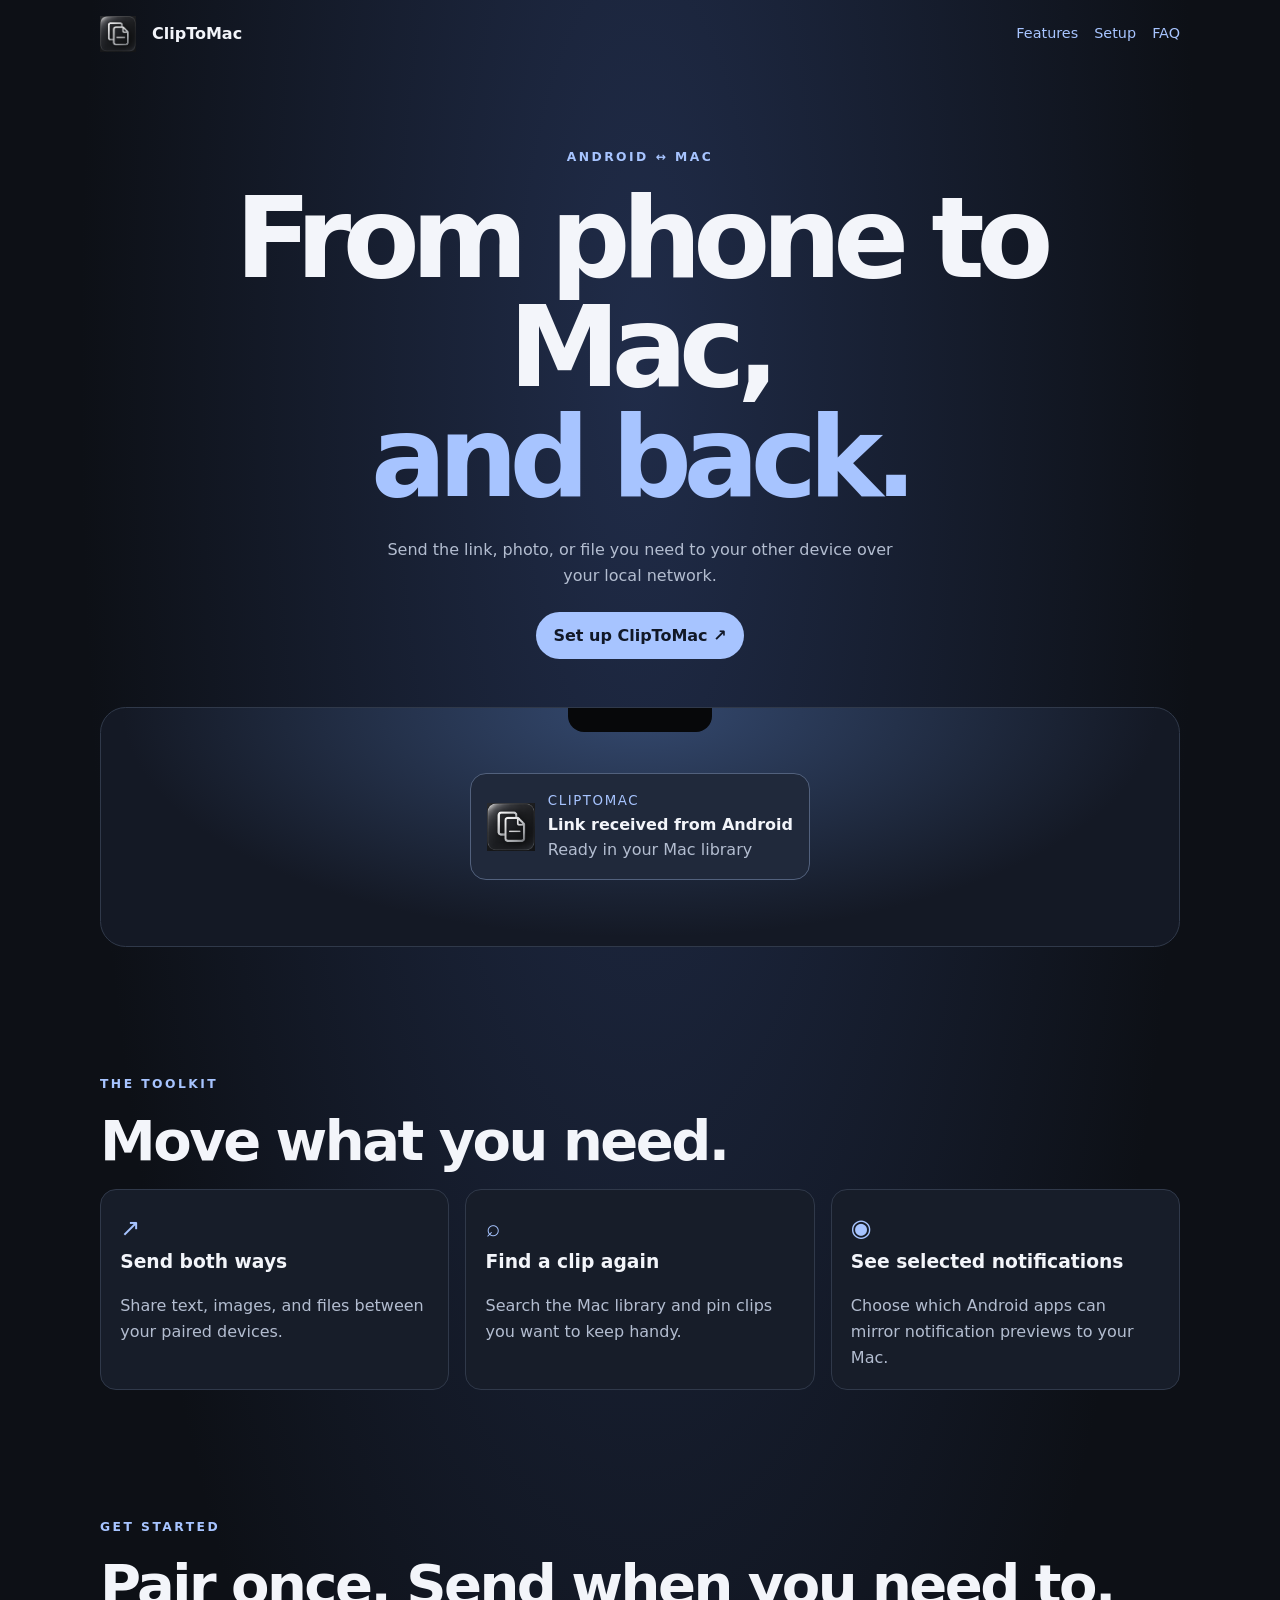
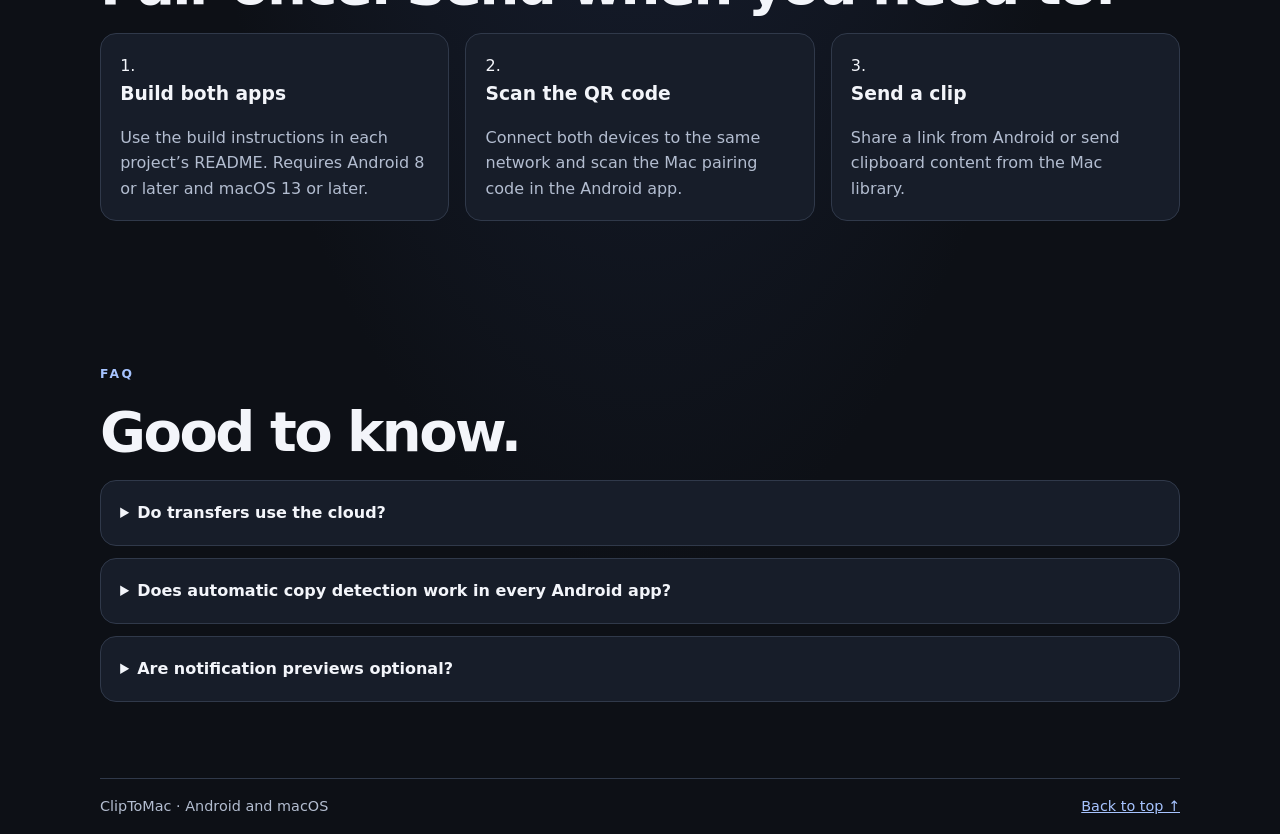
==== site/index.html @ 1be698f4 "Add static ClipToMac product site for GitHub Pages" ====
<!doctype html>
<html lang="en">
<head>
<meta charset="utf-8">
<meta name="viewport" content="width=device-width, initial-scale=1">
<meta name="description" content="Send clips and files between Android and Mac over your local network.">
<title>ClipToMac — From phone to Mac, and back</title>
<link rel="icon" href="assets/cliptomac.png">
<link rel="stylesheet" href="style.css">
</head>
<body>
<header><a class="brand" href="#"><img src="assets/cliptomac.png" alt="" width="36" height="36">ClipToMac</a><nav aria-label="Main"><a href="#features">Features</a><a href="#setup">Setup</a><a href="#faq">FAQ</a></nav></header>
<main>
<section class="hero">
<p class="eyebrow">ANDROID ↔ MAC</p>
<h1>From phone to Mac,<br><span>and back.</span></h1>
<p>Send the link, photo, or file you need to your other device over your local network.</p>
<a class="button" href="#setup">Set up ClipToMac <span aria-hidden="true">↗</span></a>
<div class="demo" aria-label="Illustration of a clip arriving on the Mac">
<div class="notch"></div>
<div class="preview"><img src="assets/cliptomac.png" alt="" width="48" height="48"><div><small>CLIPTOMAC</small><strong>Link received from Android</strong><span>Ready in your Mac library</span></div></div>
</div>
</section>
<section id="features">
<p class="eyebrow">THE TOOLKIT</p><h2>Move what you need.</h2>
<div class="grid">
<article><span aria-hidden="true">↗</span><h3>Send both ways</h3><p>Share text, images, and files between your paired devices.</p></article>
<article><span aria-hidden="true">⌕</span><h3>Find a clip again</h3><p>Search the Mac library and pin clips you want to keep handy.</p></article>
<article><span aria-hidden="true">◉</span><h3>See selected notifications</h3><p>Choose which Android apps can mirror notification previews to your Mac.</p></article>
</div>
</section>
<section id="setup"><p class="eyebrow">GET STARTED</p><h2>Pair once. Send when you need to.</h2>
<ol class="grid"><li><h3>Build both apps</h3><p>Use the build instructions in each project’s README. Requires Android 8 or later and macOS 13 or later.</p></li><li><h3>Scan the QR code</h3><p>Connect both devices to the same network and scan the Mac pairing code in the Android app.</p></li><li><h3>Send a clip</h3><p>Share a link from Android or send clipboard content from the Mac library.</p></li></ol></section>
<section id="faq"><p class="eyebrow">FAQ</p><h2>Good to know.</h2>
<details><summary>Do transfers use the cloud?</summary><p>Transfers go directly between paired devices on your local network using pinned HTTPS.</p></details>
<details><summary>Does automatic copy detection work in every Android app?</summary><p>Android and the source app can limit copy detection. Use the Android Share menu when a copy is missed.</p></details>
<details><summary>Are notification previews optional?</summary><p>Yes. Enable notification access on Android and select the apps you want to mirror. Mirrored previews can appear in macOS Notification Center.</p></details>
</section>
</main><footer>ClipToMac · Android and macOS <a href="#">Back to top ↑</a></footer>
</body></html>
---- site/style.css ----
:root{color-scheme:dark;--bg:#0d1016;--ink:#f3f5fa;--muted:#b3bdd0;--accent:#a7c4ff;--line:#30394a}
*{box-sizing:border-box}body{margin:0;background:radial-gradient(ellipse at 50% 15%,#202c49,transparent 35rem),var(--bg);color:var(--ink);font:1rem/1.6 system-ui,sans-serif}
header,main,footer{width:min(1080px,calc(100% - 2rem));margin:auto}header,footer,nav,.brand{display:flex;align-items:center;gap:1rem}header,footer{justify-content:space-between;padding:1rem 0}a{color:var(--accent)}a:focus-visible,summary:focus-visible{outline:2px solid var(--accent);outline-offset:5px}.brand,nav a,.button{text-decoration:none}.brand{font-weight:750;color:var(--ink)}nav a,footer{font-size:.9rem}section{padding:4rem 0}.hero{text-align:center;padding-top:5rem}.eyebrow{font-size:.77rem;letter-spacing:.2em;font-weight:800;color:var(--accent)}h1,h2,h3,p{margin:0 0 1rem}h1{font-size:clamp(3rem,9vw,7rem);line-height:.98;letter-spacing:-.075em}h1 span{color:var(--accent)}h2{font-size:clamp(2rem,5vw,3.5rem);line-height:1.12;letter-spacing:-.045em}p,.preview span{color:var(--muted)}.hero>p:not(.eyebrow){max-width:32rem;margin:1.5rem auto}.button{display:inline-block;background:var(--accent);color:#111827;border-radius:999px;padding:.65rem 1.1rem;font-weight:750}.demo{position:relative;display:grid;place-items:center;margin:3rem auto 0;min-height:15rem;border:1px solid var(--line);border-radius:1.6rem;overflow:hidden;background:radial-gradient(ellipse at top,#34496f,#141925 68%)}.notch{position:absolute;top:0;width:9rem;height:1.5rem;background:#07080a;border-radius:0 0 1rem 1rem}.preview{text-align:left;display:flex;align-items:center;gap:.8rem;padding:1rem;margin:1rem;border:1px solid #52617d;background:#20293b;border-radius:1rem}.preview small,.preview strong,.preview span{display:block}.preview small{color:var(--accent);letter-spacing:.12em}.grid{display:grid;grid-template-columns:repeat(3,minmax(0,1fr));gap:1rem;padding:0}.grid article,.grid li,details{padding:1.2rem;border:1px solid var(--line);border-radius:1rem;background:#171d29}.grid li{list-style-position:inside}.grid article>span{color:var(--accent);font-size:1.5rem}.grid p,details p{margin-bottom:0}details{margin:.75rem 0}details p{margin-top:.6rem}summary{cursor:pointer;font-weight:650}footer{border-top:1px solid var(--line);color:var(--muted)}@media(max-width:640px){.grid{grid-template-columns:1fr}header{flex-wrap:wrap}.hero{padding-top:3rem}section{padding:2.5rem 0}}
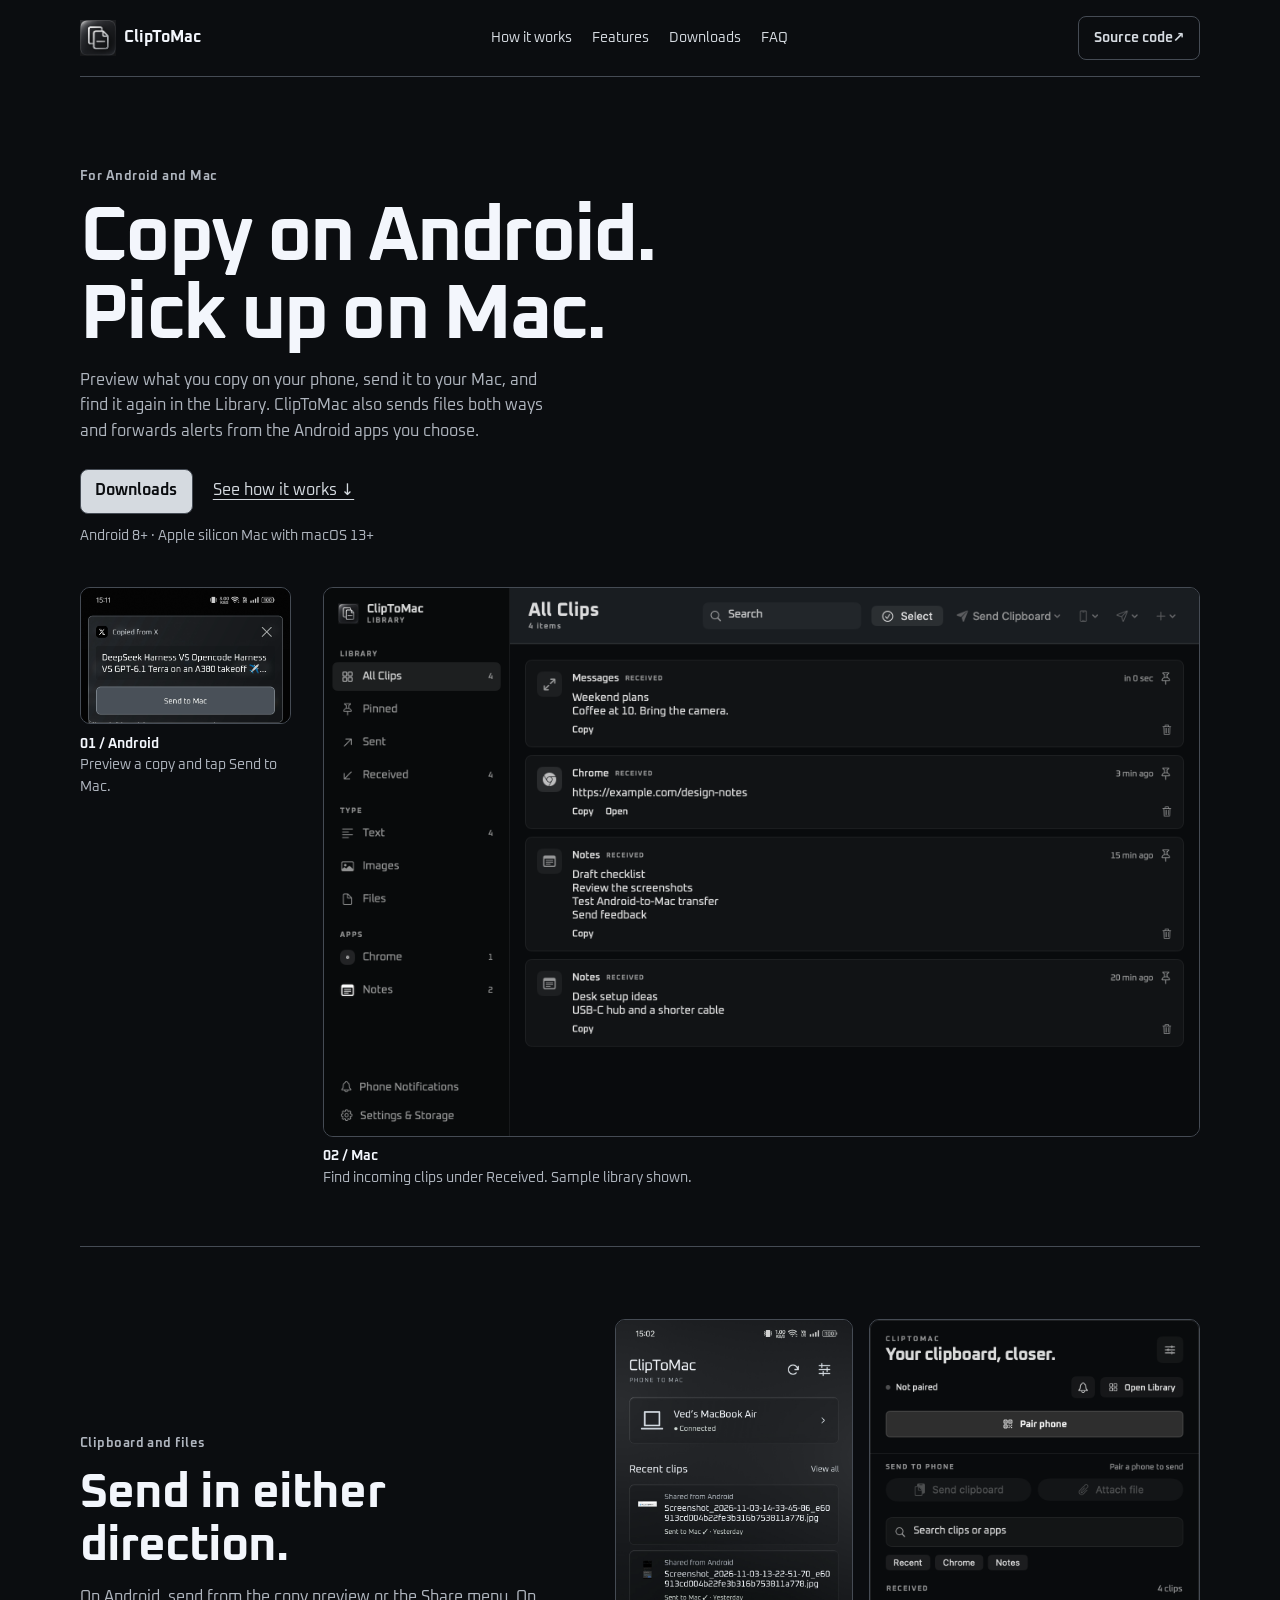
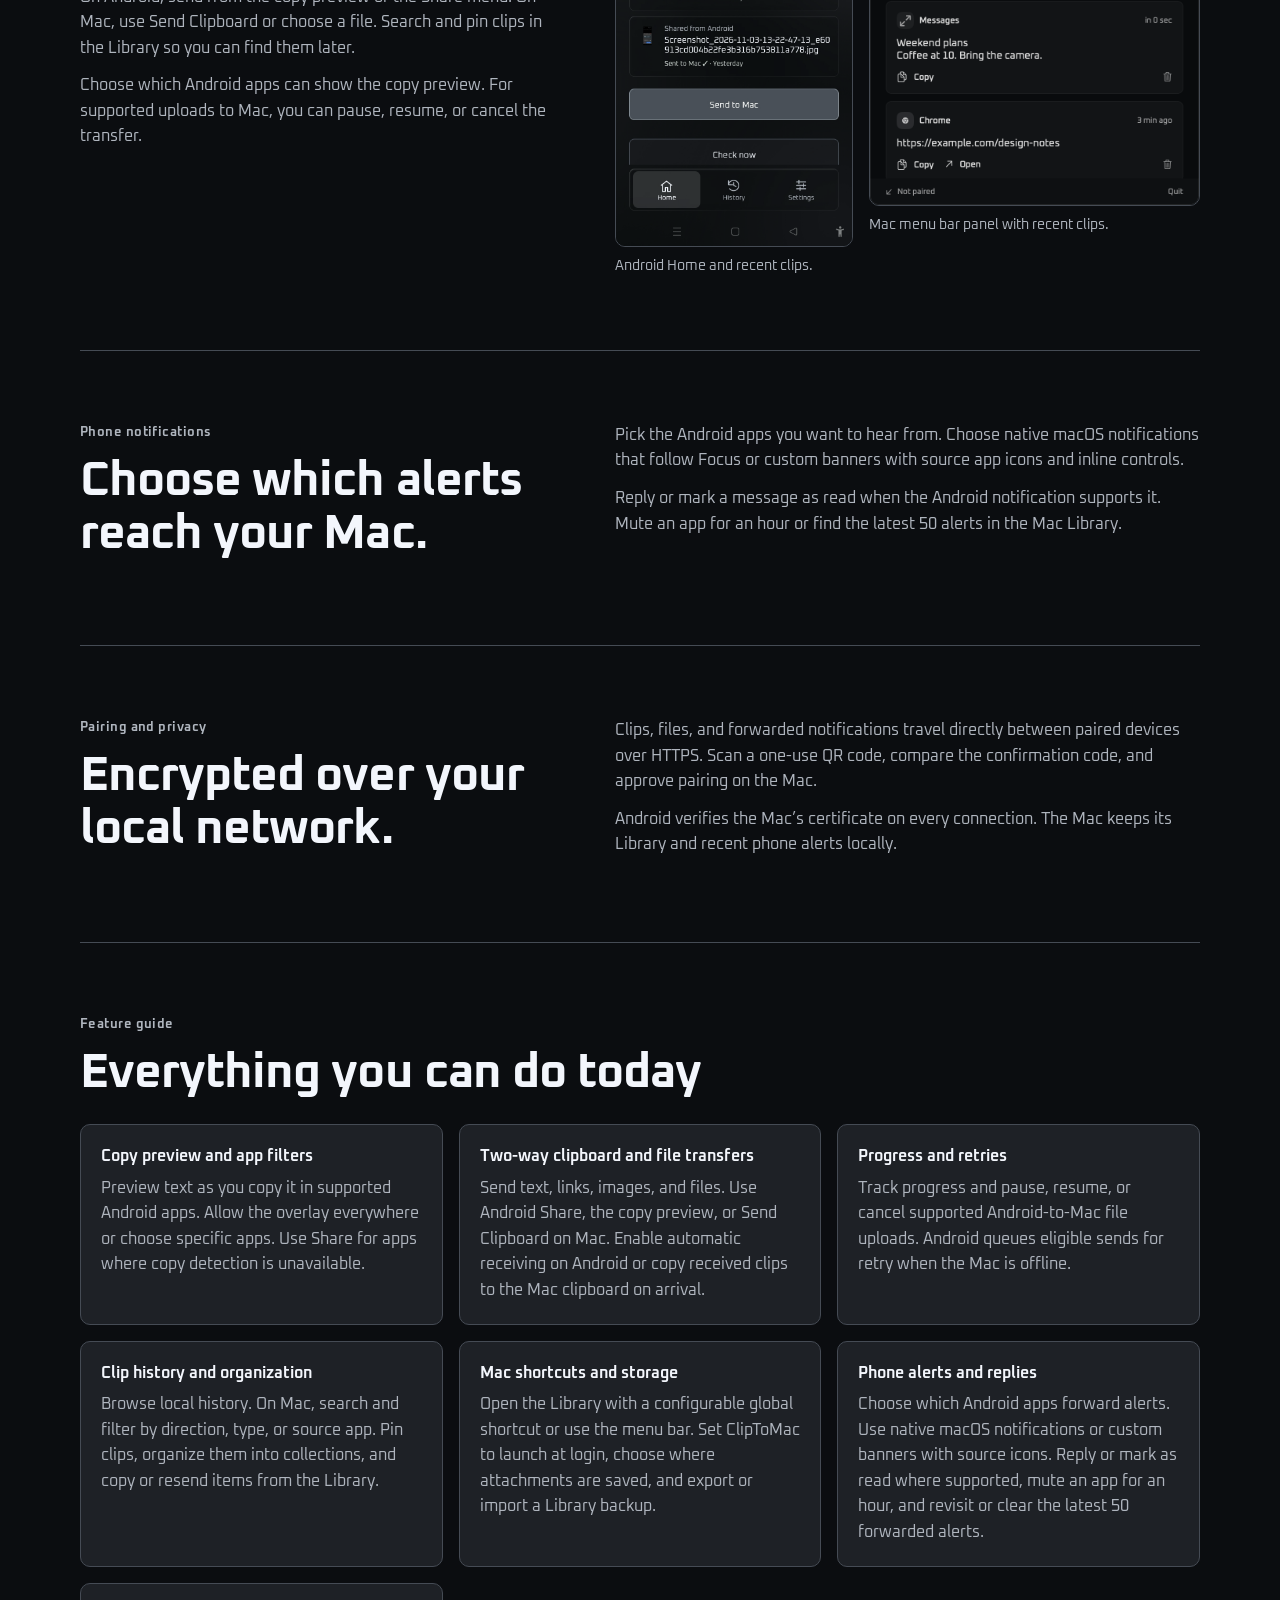
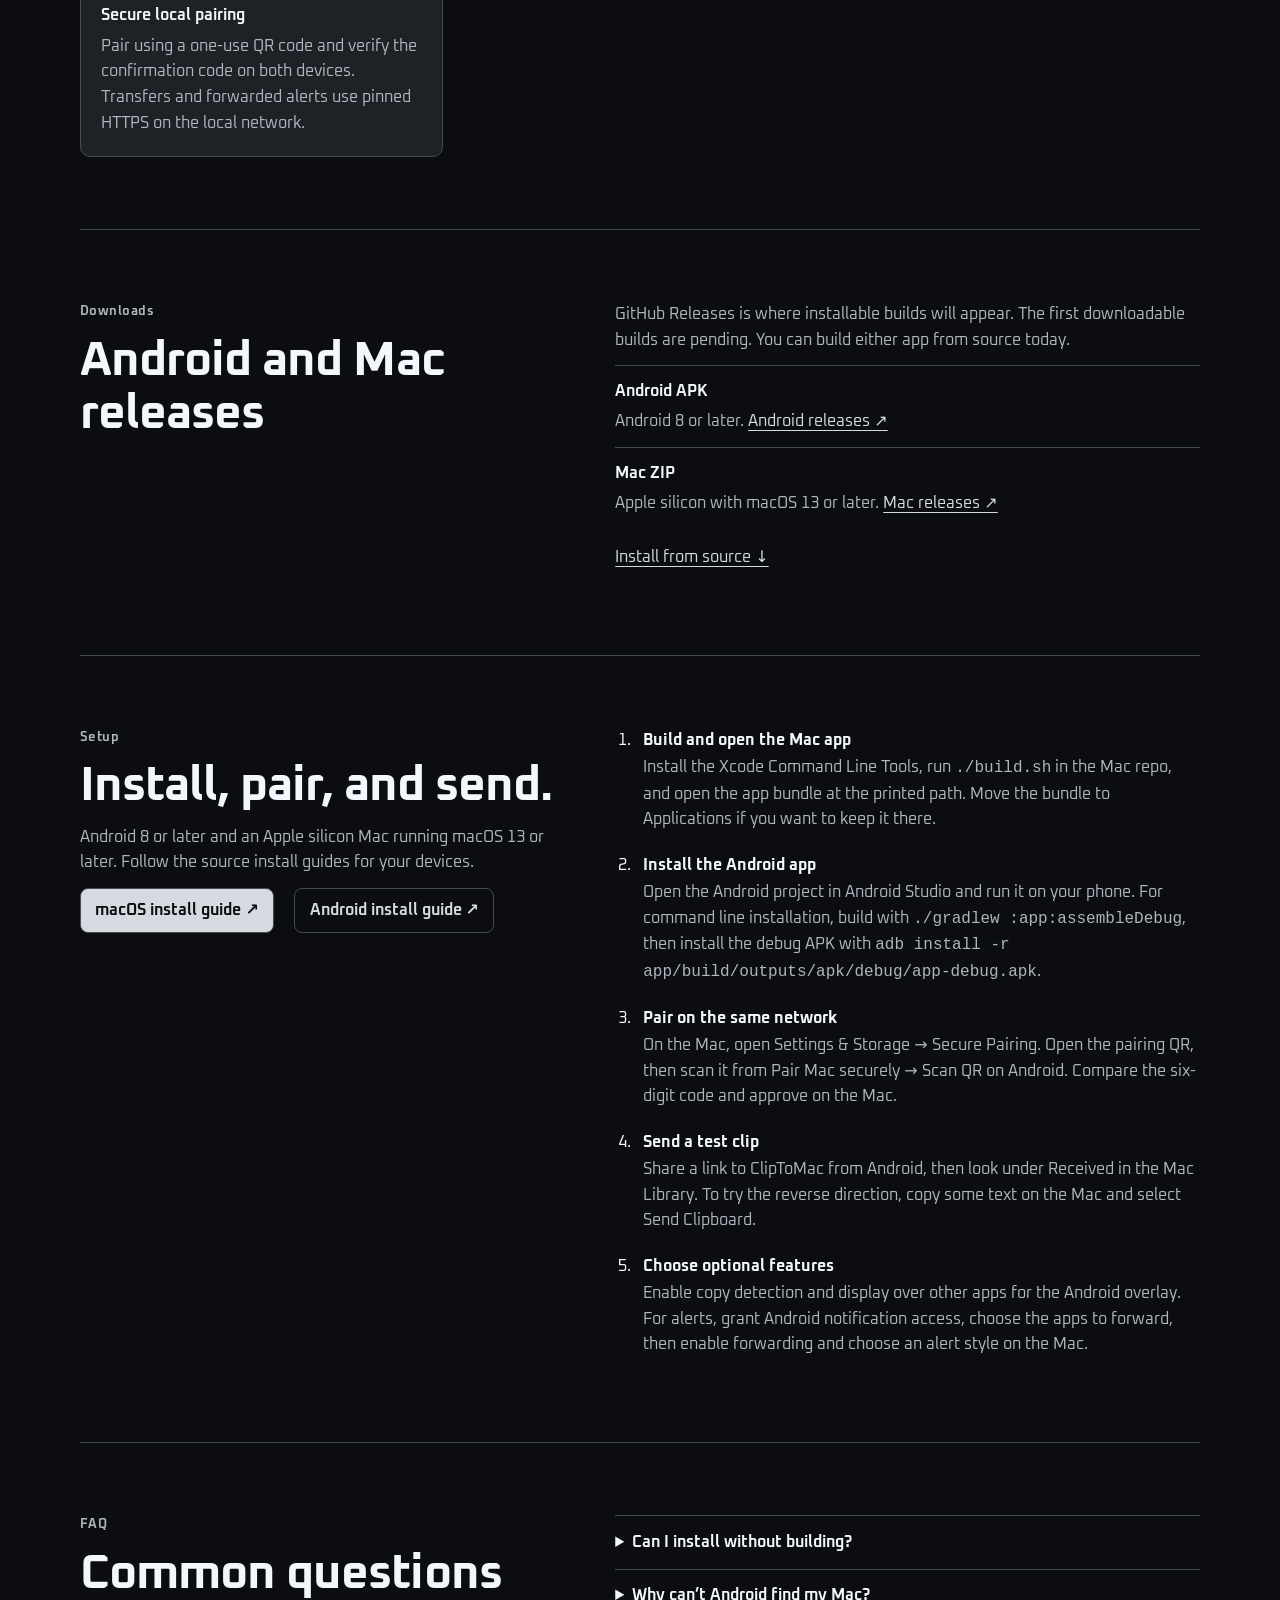
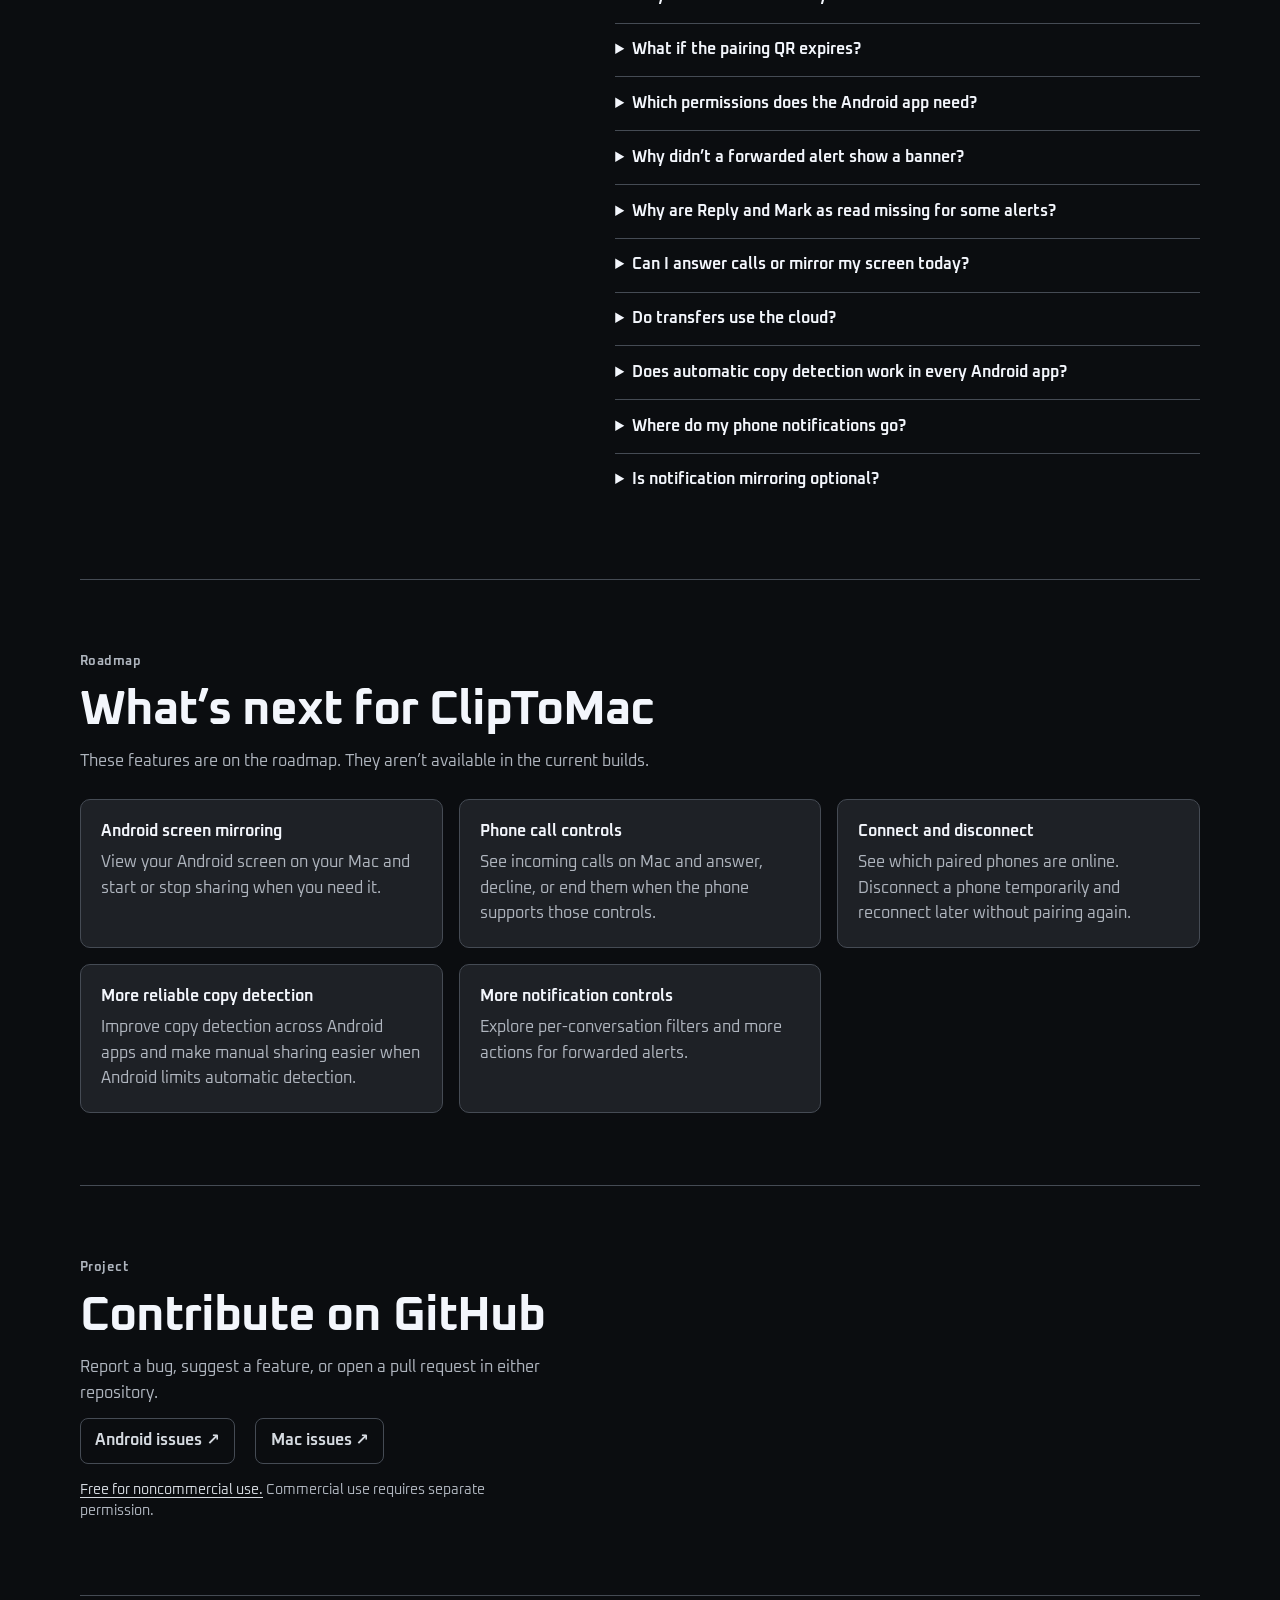
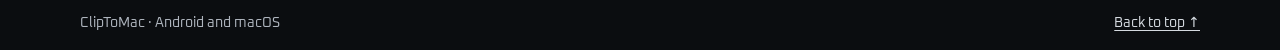
==== commit 89ff9eff: "Prepare ClipToMac 1.0.0 beta for mac" ====
--- a/site/index.html
+++ b/site/index.html
@@ -1,40 +1,166 @@
 <!doctype html>
 <html lang="en">
 <head>
-<meta charset="utf-8">
-<meta name="viewport" content="width=device-width, initial-scale=1">
-<meta name="description" content="Send clips and files between Android and Mac over your local network.">
-<title>ClipToMac — From phone to Mac, and back</title>
-<link rel="icon" href="assets/cliptomac.png">
-<link rel="stylesheet" href="style.css">
+  <meta charset="utf-8">
+  <meta name="viewport" content="width=device-width, initial-scale=1">
+  <meta name="description" content="Move clips and files between Android and Mac, and see selected phone notifications on your desktop.">
+  <meta name="theme-color" content="#0b0d10">
+  <title>ClipToMac — Android and Mac, in sync</title>
+  <link rel="icon" href="assets/cliptomac.png">
+  <link rel="stylesheet" href="style.css">
 </head>
 <body>
-<header><a class="brand" href="#"><img src="assets/cliptomac.png" alt="" width="36" height="36">ClipToMac</a><nav aria-label="Main"><a href="#features">Features</a><a href="#setup">Setup</a><a href="#faq">FAQ</a></nav></header>
-<main>
-<section class="hero">
-<p class="eyebrow">ANDROID ↔ MAC</p>
-<h1>From phone to Mac,<br><span>and back.</span></h1>
-<p>Send the link, photo, or file you need to your other device over your local network.</p>
-<a class="button" href="#setup">Set up ClipToMac <span aria-hidden="true">↗</span></a>
-<div class="demo" aria-label="Illustration of a clip arriving on the Mac">
-<div class="notch"></div>
-<div class="preview"><img src="assets/cliptomac.png" alt="" width="48" height="48"><div><small>CLIPTOMAC</small><strong>Link received from Android</strong><span>Ready in your Mac library</span></div></div>
-</div>
-</section>
-<section id="features">
-<p class="eyebrow">THE TOOLKIT</p><h2>Move what you need.</h2>
-<div class="grid">
-<article><span aria-hidden="true">↗</span><h3>Send both ways</h3><p>Share text, images, and files between your paired devices.</p></article>
-<article><span aria-hidden="true">⌕</span><h3>Find a clip again</h3><p>Search the Mac library and pin clips you want to keep handy.</p></article>
-<article><span aria-hidden="true">◉</span><h3>See selected notifications</h3><p>Choose which Android apps can mirror notification previews to your Mac.</p></article>
-</div>
-</section>
-<section id="setup"><p class="eyebrow">GET STARTED</p><h2>Pair once. Send when you need to.</h2>
-<ol class="grid"><li><h3>Build both apps</h3><p>Use the build instructions in each project’s README. Requires Android 8 or later and macOS 13 or later.</p></li><li><h3>Scan the QR code</h3><p>Connect both devices to the same network and scan the Mac pairing code in the Android app.</p></li><li><h3>Send a clip</h3><p>Share a link from Android or send clipboard content from the Mac library.</p></li></ol></section>
-<section id="faq"><p class="eyebrow">FAQ</p><h2>Good to know.</h2>
-<details><summary>Do transfers use the cloud?</summary><p>Transfers go directly between paired devices on your local network using pinned HTTPS.</p></details>
-<details><summary>Does automatic copy detection work in every Android app?</summary><p>Android and the source app can limit copy detection. Use the Android Share menu when a copy is missed.</p></details>
-<details><summary>Are notification previews optional?</summary><p>Yes. Enable notification access on Android and select the apps you want to mirror. Mirrored previews can appear in macOS Notification Center.</p></details>
-</section>
-</main><footer>ClipToMac · Android and macOS <a href="#">Back to top ↑</a></footer>
-</body></html>
+  <a class="skip-link" href="#main">Skip to content</a>
+  <header class="shell topbar">
+    <a class="brand" href="#"><img src="assets/cliptomac.png" alt="" width="36" height="36">ClipToMac</a>
+    <nav aria-label="Main"><a href="#features">How it works</a><a href="#all-features">Features</a><a href="#downloads">Downloads</a><a href="#faq">FAQ</a></nav>
+    <a class="button quiet source-link" href="https://github.com/vedraj360/cliptomac-mac">Source code <span aria-hidden="true">↗</span></a>
+  </header>
+  <main id="main" class="shell">
+    <section class="hero" aria-labelledby="hero-title">
+      <div class="hero-copy">
+        <p class="eyebrow">For Android and Mac</p>
+        <h1 id="hero-title">Copy on Android.<br>Pick up on Mac.</h1>
+        <p>Preview what you copy on your phone, send it to your Mac, and find it again in the Library. ClipToMac also sends files both ways and forwards alerts from the Android apps you choose.</p>
+        <div class="hero-actions">
+          <a class="button primary" href="#downloads">Downloads</a>
+          <a href="#features">See how it works ↓</a>
+        </div>
+        <p class="hero-note">Android 8+ · Apple silicon Mac with macOS 13+</p>
+      </div>
+      <div id="screenshots" class="product-shots">
+        <figure class="product-shot product-shot-phone">
+          <img src="assets/android-copy-overlay.png" width="720" height="465" alt="ClipToMac copy preview on Android with a Send to Mac button">
+          <figcaption><span>01 / Android</span> Preview a copy and tap Send to Mac.</figcaption>
+        </figure>
+        <figure class="product-shot product-shot-mac">
+          <img src="assets/mac-library.png" width="2080" height="1300" alt="Mac Library with sample clips and filters for sent and received items">
+          <figcaption><span>02 / Mac</span> Find incoming clips under Received. Sample library shown.</figcaption>
+        </figure>
+      </div>
+    </section>
+
+    <section id="features" class="section feature">
+      <div>
+        <p class="eyebrow">Clipboard and files</p>
+        <h2>Send in either direction.</h2>
+        <p>On Android, send from the copy preview or the Share menu. On Mac, use Send Clipboard or choose a file. Search and pin clips in the Library so you can find them later.</p>
+        <p>Choose which Android apps can show the copy preview. For supported uploads to Mac, you can pause, resume, or cancel the transfer.</p>
+      </div>
+      <div class="feature-captures">
+        <figure class="product-shot">
+          <img src="assets/android-home.png" width="720" height="1604" loading="lazy" alt="Android Home showing the connected Mac, recent clips, and Send to Mac in Oxanium">
+          <figcaption>Android Home and recent clips.</figcaption>
+        </figure>
+        <figure class="product-shot">
+          <img src="assets/mac-menu.png" width="840" height="1240" loading="lazy" alt="ClipToMac menu bar panel with sample clips, search, and Open Library">
+          <figcaption>Mac menu bar panel with recent clips.</figcaption>
+        </figure>
+      </div>
+    </section>
+
+    <section id="notifications" class="section split">
+      <div><p class="eyebrow">Phone notifications</p><h2>Choose which alerts reach your Mac.</h2></div>
+      <div>
+        <p>Pick the Android apps you want to hear from. Choose native macOS notifications that follow Focus or custom banners with source app icons and inline controls.</p>
+        <p>Reply or mark a message as read when the Android notification supports it. Mute an app for an hour or find the latest 50 alerts in the Mac Library.</p>
+      </div>
+    </section>
+
+    <section id="security" class="section split">
+      <div><p class="eyebrow">Pairing and privacy</p><h2>Encrypted over your local network.</h2></div>
+      <div>
+        <p>Clips, files, and forwarded notifications travel directly between paired devices over HTTPS. Scan a one-use QR code, compare the confirmation code, and approve pairing on the Mac.</p>
+        <p>Android verifies the Mac’s certificate on every connection. The Mac keeps its Library and recent phone alerts locally.</p>
+      </div>
+    </section>
+
+    <section id="all-features" class="section">
+      <p class="eyebrow">Feature guide</p>
+      <h2>Everything you can do today</h2>
+      <dl class="feature-grid">
+        <div><dt>Copy preview and app filters</dt><dd>Preview text as you copy it in supported Android apps. Allow the overlay everywhere or choose specific apps. Use Share for apps where copy detection is unavailable.</dd></div>
+        <div><dt>Two-way clipboard and file transfers</dt><dd>Send text, links, images, and files. Use Android Share, the copy preview, or Send Clipboard on Mac. Enable automatic receiving on Android or copy received clips to the Mac clipboard on arrival.</dd></div>
+        <div><dt>Progress and retries</dt><dd>Track progress and pause, resume, or cancel supported Android-to-Mac file uploads. Android queues eligible sends for retry when the Mac is offline.</dd></div>
+        <div><dt>Clip history and organization</dt><dd>Browse local history. On Mac, search and filter by direction, type, or source app. Pin clips, organize them into collections, and copy or resend items from the Library.</dd></div>
+        <div><dt>Mac shortcuts and storage</dt><dd>Open the Library with a configurable global shortcut or use the menu bar. Set ClipToMac to launch at login, choose where attachments are saved, and export or import a Library backup.</dd></div>
+        <div><dt>Phone alerts and replies</dt><dd>Choose which Android apps forward alerts. Use native macOS notifications or custom banners with source icons. Reply or mark as read where supported, mute an app for an hour, and revisit or clear the latest 50 forwarded alerts.</dd></div>
+        <div><dt>Secure local pairing</dt><dd>Pair using a one-use QR code and verify the confirmation code on both devices. Transfers and forwarded alerts use pinned HTTPS on the local network.</dd></div>
+      </dl>
+    </section>
+
+    <section id="downloads" class="section split">
+      <div><p class="eyebrow">Downloads</p><h2>Android and Mac releases</h2></div>
+      <div>
+        <p>GitHub Releases is where installable builds will appear. The first downloadable builds are pending. You can build either app from source today.</p>
+        <dl class="feature-list">
+          <div><dt>Android APK</dt><dd>Android 8 or later. <a href="https://github.com/vedraj360/cliptomac-android/releases">Android releases ↗</a></dd></div>
+          <div><dt>Mac ZIP</dt><dd>Apple silicon with macOS 13 or later. <a href="https://github.com/vedraj360/cliptomac-mac/releases">Mac releases ↗</a></dd></div>
+        </dl>
+        <p><a href="#setup">Install from source ↓</a></p>
+      </div>
+    </section>
+
+    <section id="setup" class="section setup">
+      <div>
+        <p class="eyebrow">Setup</p>
+        <h2>Install, pair, and send.</h2>
+        <p>Android 8 or later and an Apple silicon Mac running macOS 13 or later. Follow the source install guides for your devices.</p>
+        <div class="setup-links">
+          <a class="button primary" href="https://github.com/vedraj360/cliptomac-mac#install-from-source">macOS install guide ↗</a>
+          <a class="button quiet" href="https://github.com/vedraj360/cliptomac-android#install-from-source">Android install guide ↗</a>
+        </div>
+      </div>
+      <ol>
+        <li><div><h3>Build and open the Mac app</h3><p>Install the Xcode Command Line Tools, run <code>./build.sh</code> in the Mac repo, and open the app bundle at the printed path. Move the bundle to Applications if you want to keep it there.</p></div></li>
+        <li><div><h3>Install the Android app</h3><p>Open the Android project in Android Studio and run it on your phone. For command line installation, build with <code>./gradlew :app:assembleDebug</code>, then install the debug APK with <code>adb install -r app/build/outputs/apk/debug/app-debug.apk</code>.</p></div></li>
+        <li><div><h3>Pair on the same network</h3><p>On the Mac, open Settings &amp; Storage → Secure Pairing. Open the pairing QR, then scan it from Pair Mac securely → Scan QR on Android. Compare the six-digit code and approve on the Mac.</p></div></li>
+        <li><div><h3>Send a test clip</h3><p>Share a link to ClipToMac from Android, then look under Received in the Mac Library. To try the reverse direction, copy some text on the Mac and select Send Clipboard.</p></div></li>
+        <li><div><h3>Choose optional features</h3><p>Enable copy detection and display over other apps for the Android overlay. For alerts, grant Android notification access, choose the apps to forward, then enable forwarding and choose an alert style on the Mac.</p></div></li>
+      </ol>
+    </section>
+
+    <section id="faq" class="section faq">
+      <div><p class="eyebrow">FAQ</p><h2>Common questions</h2></div>
+      <div>
+        <details><summary>Can I install without building?</summary><p>Check Downloads for installable releases. The source guides below Downloads cover building either app today.</p></details>
+        <details><summary>Why can’t Android find my Mac?</summary><p>Keep ClipToMac open on the Mac and check that both devices are on the same network. Guest Wi-Fi can isolate devices. If macOS asks for local network access, allow ClipToMac to connect.</p></details>
+        <details><summary>What if the pairing QR expires?</summary><p>Open a fresh pairing QR on the Mac and scan it again. Compare the six-digit code before approving.</p></details>
+        <details><summary>Which permissions does the Android app need?</summary><p>Camera access is used to scan a pairing QR. The copy overlay uses accessibility and display-over-other-apps access. Notification forwarding uses notification access. You can share clips manually without enabling the overlay or forwarding.</p></details>
+        <details><summary>Why didn’t a forwarded alert show a banner?</summary><p>Check app selection and forwarding on both devices. For macOS notifications, also check ClipToMac’s notification permissions, banner style, and the active Focus. The Library keeps recent forwarded alerts.</p></details>
+        <details><summary>Why are Reply and Mark as read missing for some alerts?</summary><p>ClipToMac only offers actions that the Android notification supports. In macOS Notification Center, some actions may be under Options.</p></details>
+        <details><summary>Can I answer calls or mirror my screen today?</summary><p>Call controls and screen mirroring are on the roadmap.</p></details>
+        <details><summary>Do transfers use the cloud?</summary><p>Transfers go directly between paired devices on your local network using pinned HTTPS.</p></details>
+        <details><summary>Does automatic copy detection work in every Android app?</summary><p>Android and the source app can limit copy detection. Use the Android Share menu if a copy is missed.</p></details>
+        <details><summary>Where do my phone notifications go?</summary><p>Choose native macOS notifications for Notification Center and Focus, or custom banners for the source app icon and inline controls. The Mac Library keeps the latest 50 forwarded alerts locally. You can clear them there.</p></details>
+        <details><summary>Is notification mirroring optional?</summary><p>Yes. Enable notification access on Android and choose which apps can forward alerts. You can turn forwarding off at any time.</p></details>
+      </div>
+    </section>
+
+    <section id="roadmap" class="section">
+      <p class="eyebrow">Roadmap</p>
+      <h2>What’s next for ClipToMac</h2>
+      <p>These features are on the roadmap. They aren’t available in the current builds.</p>
+      <dl class="feature-grid">
+        <div><dt>Android screen mirroring</dt><dd>View your Android screen on your Mac and start or stop sharing when you need it.</dd></div>
+        <div><dt>Phone call controls</dt><dd>See incoming calls on Mac and answer, decline, or end them when the phone supports those controls.</dd></div>
+        <div><dt>Connect and disconnect</dt><dd>See which paired phones are online. Disconnect a phone temporarily and reconnect later without pairing again.</dd></div>
+        <div><dt>More reliable copy detection</dt><dd>Improve copy detection across Android apps and make manual sharing easier when Android limits automatic detection.</dd></div>
+        <div><dt>More notification controls</dt><dd>Explore per-conversation filters and more actions for forwarded alerts.</dd></div>
+      </dl>
+    </section>
+
+    <section id="contribute" class="section contribute">
+      <p class="eyebrow">Project</p>
+      <h2>Contribute on GitHub</h2>
+      <p>Report a bug, suggest a feature, or open a pull request in either repository.</p>
+      <div class="setup-links">
+        <a class="button quiet" href="https://github.com/vedraj360/cliptomac-android/issues">Android issues ↗</a>
+        <a class="button quiet" href="https://github.com/vedraj360/cliptomac-mac/issues">Mac issues ↗</a>
+      </div>
+      <p class="license"><a href="https://github.com/vedraj360/cliptomac-mac/blob/main/LICENSE">Free for noncommercial use.</a> Commercial use requires separate permission.</p>
+    </section>
+  </main>
+  <footer class="shell"><span>ClipToMac · Android and macOS</span><a href="#">Back to top ↑</a></footer>
+</body>
+</html>
--- a/site/style.css
+++ b/site/style.css
@@ -1,3 +1,127 @@
-:root{color-scheme:dark;--bg:#0d1016;--ink:#f3f5fa;--muted:#b3bdd0;--accent:#a7c4ff;--line:#30394a}
-*{box-sizing:border-box}body{margin:0;background:radial-gradient(ellipse at 50% 15%,#202c49,transparent 35rem),var(--bg);color:var(--ink);font:1rem/1.6 system-ui,sans-serif}
-header,main,footer{width:min(1080px,calc(100% - 2rem));margin:auto}header,footer,nav,.brand{display:flex;align-items:center;gap:1rem}header,footer{justify-content:space-between;padding:1rem 0}a{color:var(--accent)}a:focus-visible,summary:focus-visible{outline:2px solid var(--accent);outline-offset:5px}.brand,nav a,.button{text-decoration:none}.brand{font-weight:750;color:var(--ink)}nav a,footer{font-size:.9rem}section{padding:4rem 0}.hero{text-align:center;padding-top:5rem}.eyebrow{font-size:.77rem;letter-spacing:.2em;font-weight:800;color:var(--accent)}h1,h2,h3,p{margin:0 0 1rem}h1{font-size:clamp(3rem,9vw,7rem);line-height:.98;letter-spacing:-.075em}h1 span{color:var(--accent)}h2{font-size:clamp(2rem,5vw,3.5rem);line-height:1.12;letter-spacing:-.045em}p,.preview span{color:var(--muted)}.hero>p:not(.eyebrow){max-width:32rem;margin:1.5rem auto}.button{display:inline-block;background:var(--accent);color:#111827;border-radius:999px;padding:.65rem 1.1rem;font-weight:750}.demo{position:relative;display:grid;place-items:center;margin:3rem auto 0;min-height:15rem;border:1px solid var(--line);border-radius:1.6rem;overflow:hidden;background:radial-gradient(ellipse at top,#34496f,#141925 68%)}.notch{position:absolute;top:0;width:9rem;height:1.5rem;background:#07080a;border-radius:0 0 1rem 1rem}.preview{text-align:left;display:flex;align-items:center;gap:.8rem;padding:1rem;margin:1rem;border:1px solid #52617d;background:#20293b;border-radius:1rem}.preview small,.preview strong,.preview span{display:block}.preview small{color:var(--accent);letter-spacing:.12em}.grid{display:grid;grid-template-columns:repeat(3,minmax(0,1fr));gap:1rem;padding:0}.grid article,.grid li,details{padding:1.2rem;border:1px solid var(--line);border-radius:1rem;background:#171d29}.grid li{list-style-position:inside}.grid article>span{color:var(--accent);font-size:1.5rem}.grid p,details p{margin-bottom:0}details{margin:.75rem 0}details p{margin-top:.6rem}summary{cursor:pointer;font-weight:650}footer{border-top:1px solid var(--line);color:var(--muted)}@media(max-width:640px){.grid{grid-template-columns:1fr}header{flex-wrap:wrap}.hero{padding-top:3rem}section{padding:2.5rem 0}}
+@font-face {
+  font-family: Oxanium;
+  src: url("assets/fonts/oxanium-latin.woff2") format("woff2");
+  font-style: normal;
+  font-weight: 400 800;
+  font-display: swap;
+}
+
+:root {
+  color-scheme: dark;
+  --bg: #0b0d10;
+  --surface: #1e2126;
+  --ink: #f3f6fc;
+  --muted: #afb5be;
+  --accent: #d5dae0;
+  --line: #454b54;
+}
+
+* { box-sizing: border-box; }
+
+body {
+  margin: 0;
+  background: var(--bg);
+  color: var(--ink);
+  font: 1rem/1.6 Oxanium, system-ui, sans-serif;
+}
+
+.shell { width: min(1120px, calc(100% - 2.5rem)); margin-inline: auto; }
+a { color: var(--accent); text-underline-offset: .22em; }
+a:hover { color: var(--ink); }
+:focus-visible { outline: 2px solid var(--accent); outline-offset: 4px; }
+.skip-link { position: absolute; left: 1rem; top: 1rem; transform: translateY(-200%); padding: .5rem 1rem; background: var(--surface); }
+.skip-link:focus { transform: none; }
+
+.topbar, .brand, nav, .hero-actions, .setup-links, footer {
+  display: flex;
+  flex-wrap: wrap;
+  align-items: center;
+  gap: .75rem 1.25rem;
+}
+
+.topbar, footer { justify-content: space-between; padding-block: 1rem; }
+.topbar { border-bottom: 1px solid var(--line); }
+.brand { gap: .5rem; color: var(--ink); font-weight: 700; }
+.brand, nav a, .button { text-decoration: none; }
+nav, footer, .source-link { font-size: .875rem; }
+
+.button {
+  display: inline-flex;
+  align-items: center;
+  min-height: 44px;
+  padding: .55rem .9rem;
+  border: 1px solid var(--line);
+  border-radius: 8px;
+  font-weight: 650;
+}
+
+.button.primary { background: var(--accent); color: var(--bg); }
+.button.primary:hover { background: var(--ink); }
+.button.quiet:hover { background: var(--surface); }
+
+h1, h2, h3, p { margin: 0 0 .75rem; }
+h1 { font-size: clamp(2.55rem, 6vw, 5.2rem); line-height: 1.02; letter-spacing: -.035em; }
+h2 { font-size: clamp(1.8rem, 4vw, 3rem); line-height: 1.1; letter-spacing: -.02em; }
+h3 { font-size: 1rem; line-height: 1.4; }
+p, figcaption, footer { color: var(--muted); }
+.eyebrow { font-size: .8rem; font-weight: 650; letter-spacing: .035em; }
+.hero { padding-block: clamp(3rem, 7vw, 6rem) 3.5rem; border-bottom: 1px solid var(--line); }
+.hero-copy > p:not(.eyebrow) { max-width: 53ch; }
+.hero-actions { margin-block: 1.5rem .75rem; }
+.hero-note { font-size: .85rem; }
+
+.product-shots {
+  display: grid;
+  grid-template-columns: minmax(0, .24fr) minmax(0, 1fr);
+  align-items: start;
+  gap: clamp(1rem, 3vw, 2rem);
+  margin-top: 2.5rem;
+}
+
+.product-shot { margin: 0; }
+.product-shot img { display: block; width: 100%; height: auto; border: 1px solid var(--line); border-radius: 10px; }
+figcaption { margin-top: .6rem; font-size: .85rem; }
+figcaption span { display: block; color: var(--ink); font-weight: 650; }
+
+.section { padding-block: clamp(2.5rem, 6vw, 4.5rem); border-bottom: 1px solid var(--line); }
+.split, .setup, .faq, .feature { display: grid; grid-template-columns: minmax(0, 1fr) minmax(0, 1.2fr); gap: 1.5rem 3rem; align-items: start; }
+.feature { align-items: center; }
+.feature p, .contribute p { max-width: 56ch; }
+.feature-captures { display: grid; grid-template-columns: minmax(0, .72fr) minmax(0, 1fr); align-items: start; gap: 1rem; }
+.setup ol { margin: 0; padding-left: 1.25rem; }
+.setup li { padding-left: .5rem; }
+.setup li + li { margin-top: 1.25rem; }
+.setup h3 { margin-bottom: .25rem; }
+.setup code { overflow-wrap: anywhere; }
+details { border-top: 1px solid var(--line); padding-block: .85rem; }
+details p { margin: .65rem 0 0; }
+summary { cursor: pointer; font-weight: 650; }
+.license { margin: 1rem 0 0; font-size: .85rem; }
+
+@media (max-width: 650px) {
+  .topbar nav { order: 1; width: 100%; }
+  .product-shots, .split, .setup, .faq, .feature { grid-template-columns: 1fr; }
+  .product-shot-phone { width: min(62%, 210px); justify-self: center; }
+}
+
+.feature-list { margin: 0 0 1rem; }
+.feature-list > div { padding-block: .8rem; border-top: 1px solid var(--line); }
+.feature-list dt { font-weight: 650; }
+.feature-list dd { margin: .25rem 0 0; color: var(--muted); }
+
+.feature-grid {
+  display: grid;
+  grid-template-columns: repeat(auto-fit, minmax(min(100%, 17rem), 1fr));
+  gap: 1rem;
+  margin: 1.5rem 0 0;
+}
+
+.feature-grid > div {
+  padding: 1.25rem;
+  border: 1px solid var(--line);
+  border-radius: 10px;
+  background: var(--surface);
+}
+
+.feature-grid dt { font-weight: 650; line-height: 1.4; }
+.feature-grid dd { margin: .5rem 0 0; color: var(--muted); }
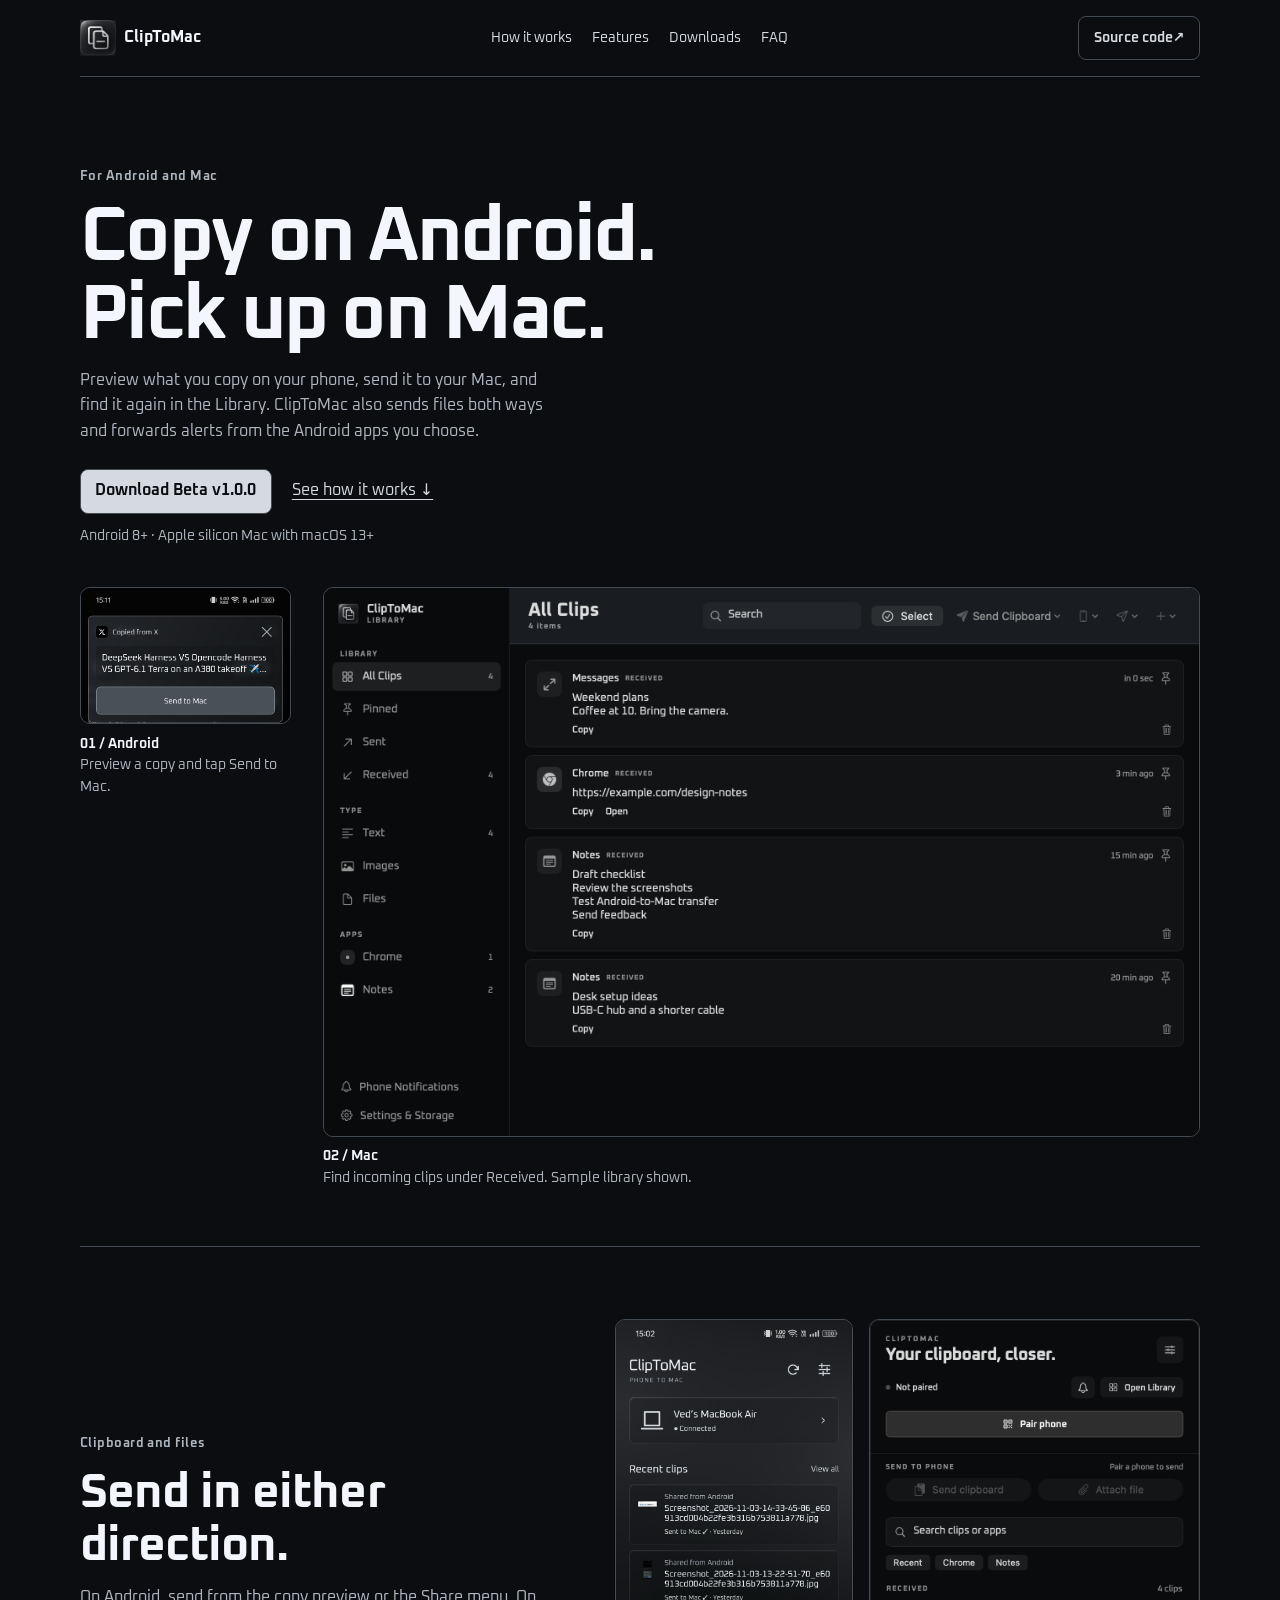
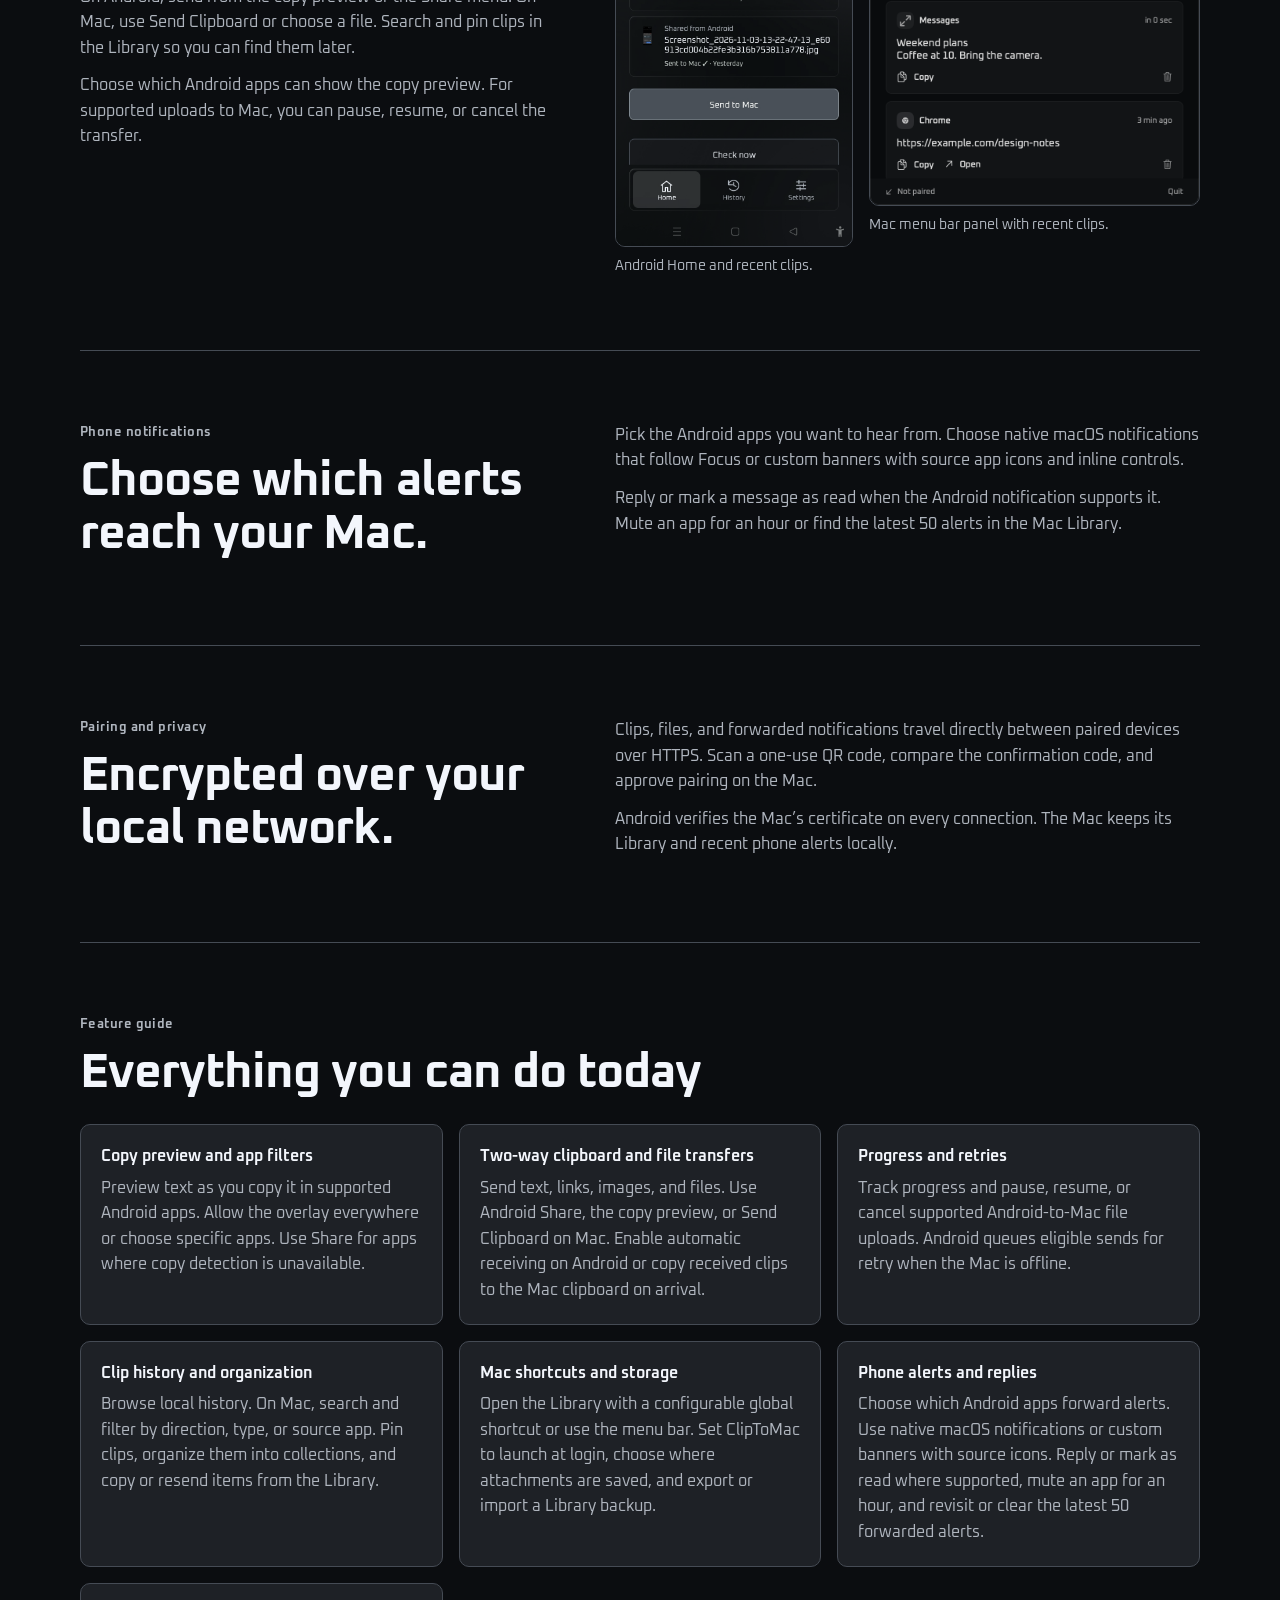
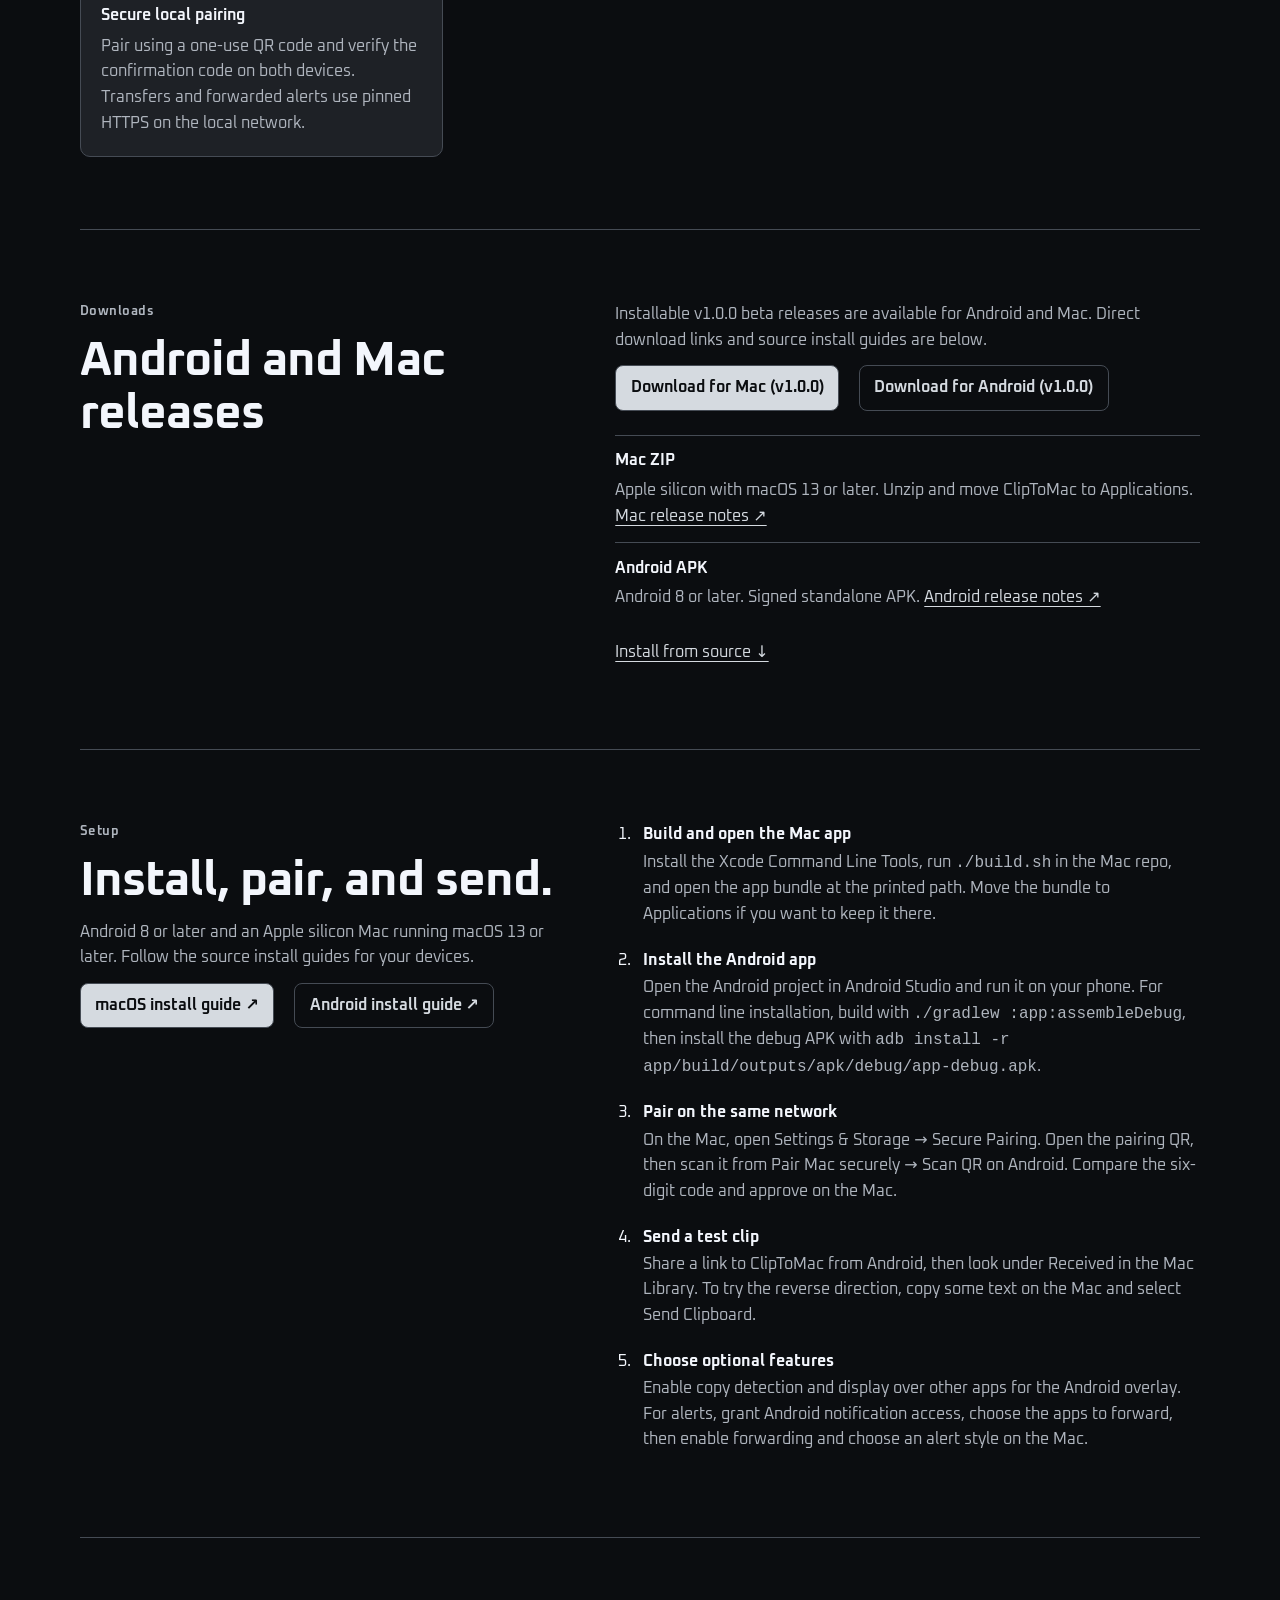
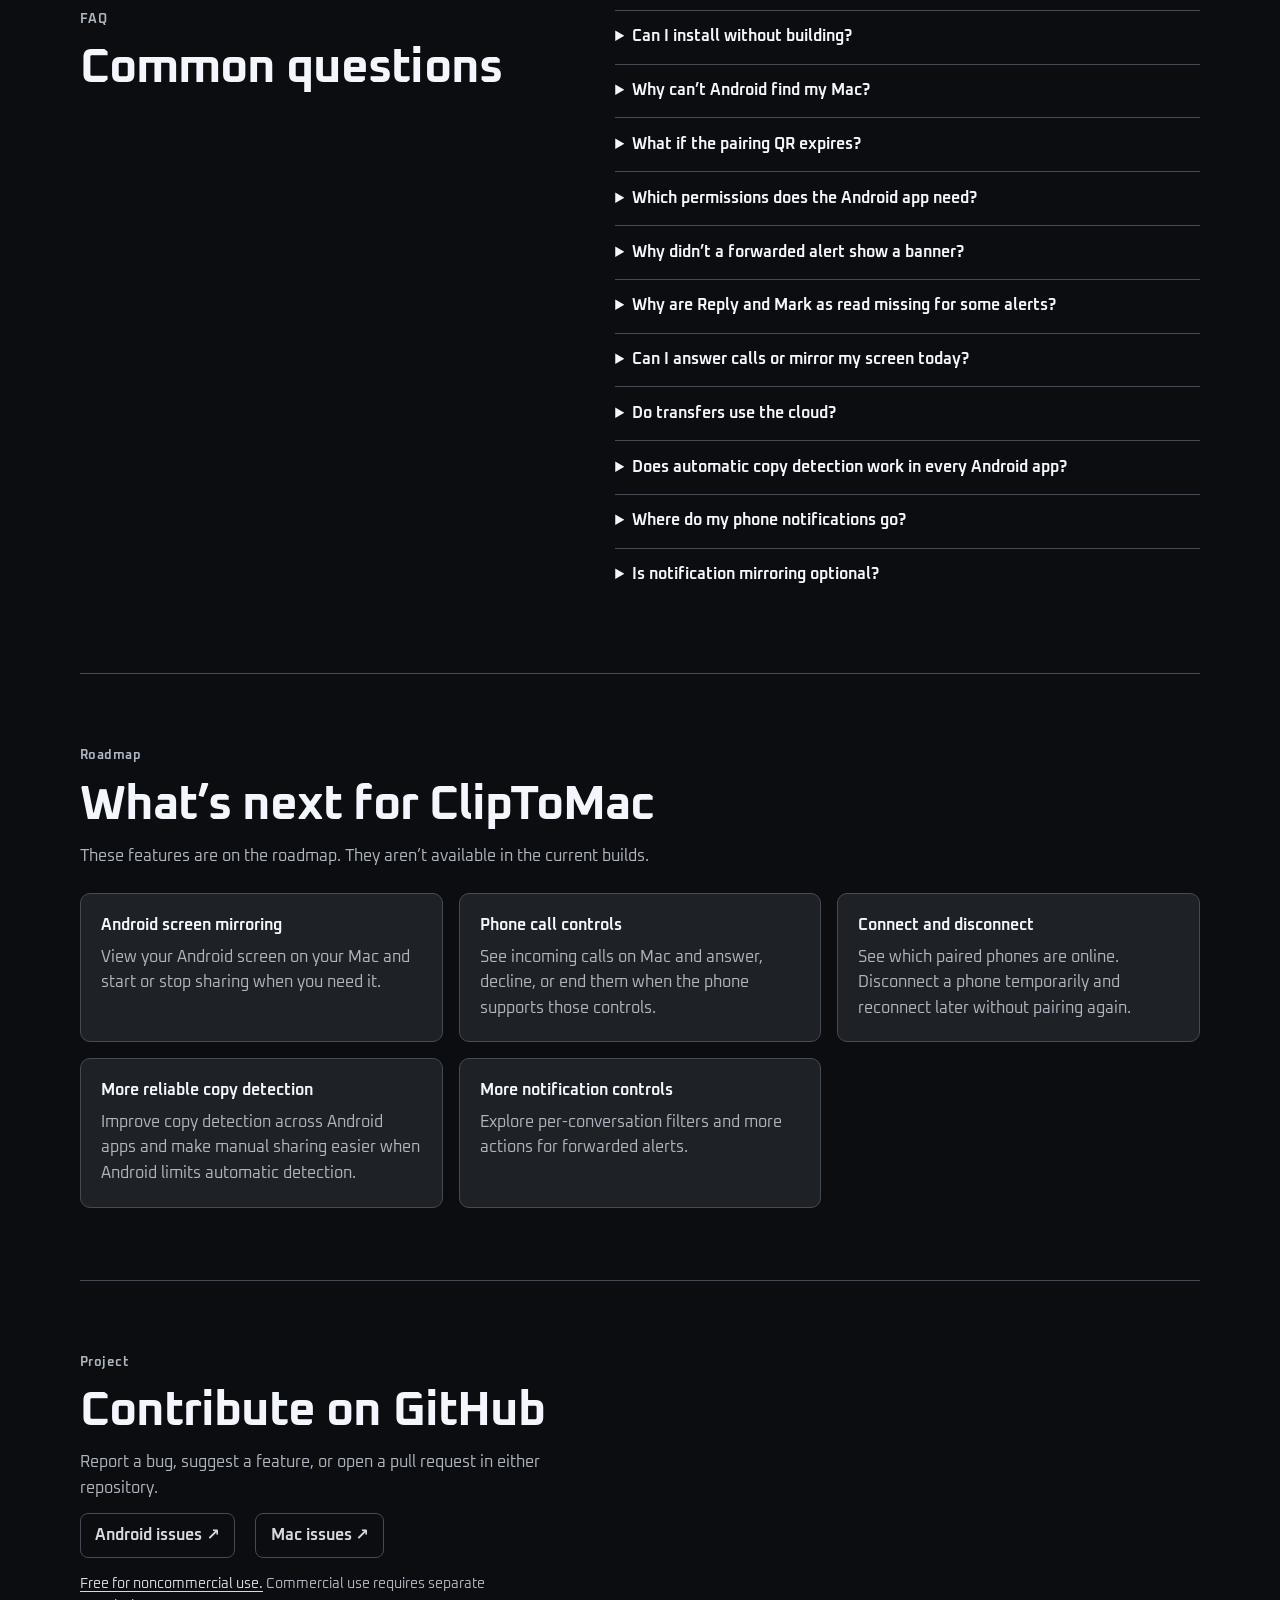
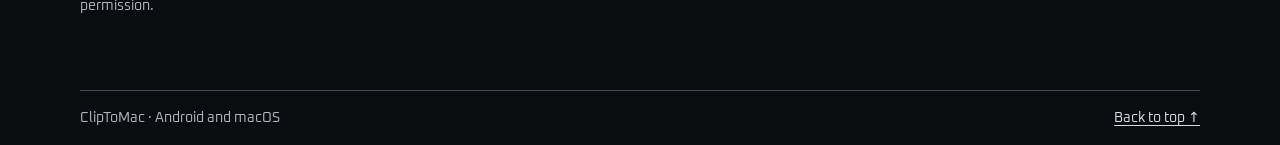
==== commit 3d1563ce: "Add v1.0.0 direct download links to website" ====
--- a/site/index.html
+++ b/site/index.html
@@ -23,7 +23,7 @@
         <h1 id="hero-title">Copy on Android.<br>Pick up on Mac.</h1>
         <p>Preview what you copy on your phone, send it to your Mac, and find it again in the Library. ClipToMac also sends files both ways and forwards alerts from the Android apps you choose.</p>
         <div class="hero-actions">
-          <a class="button primary" href="#downloads">Downloads</a>
+          <a class="button primary" href="#downloads">Download Beta v1.0.0</a>
           <a href="#features">See how it works ↓</a>
         </div>
         <p class="hero-note">Android 8+ · Apple silicon Mac with macOS 13+</p>
@@ -92,10 +92,14 @@
     <section id="downloads" class="section split">
       <div><p class="eyebrow">Downloads</p><h2>Android and Mac releases</h2></div>
       <div>
-        <p>GitHub Releases is where installable builds will appear. The first downloadable builds are pending. You can build either app from source today.</p>
+        <p>Installable v1.0.0 beta releases are available for Android and Mac. Direct download links and source install guides are below.</p>
+        <div class="setup-links" style="margin-bottom: 1.5rem;">
+          <a class="button primary" href="https://github.com/vedraj360/cliptomac-mac/releases/download/v1.0.0/ClipToMac-macos-arm64.zip">Download for Mac (v1.0.0)</a>
+          <a class="button quiet" href="https://github.com/vedraj360/cliptomac-android/releases/download/v1.0.0/ClipToMac-android.apk">Download for Android (v1.0.0)</a>
+        </div>
         <dl class="feature-list">
-          <div><dt>Android APK</dt><dd>Android 8 or later. <a href="https://github.com/vedraj360/cliptomac-android/releases">Android releases ↗</a></dd></div>
-          <div><dt>Mac ZIP</dt><dd>Apple silicon with macOS 13 or later. <a href="https://github.com/vedraj360/cliptomac-mac/releases">Mac releases ↗</a></dd></div>
+          <div><dt>Mac ZIP</dt><dd>Apple silicon with macOS 13 or later. Unzip and move ClipToMac to Applications. <a href="https://github.com/vedraj360/cliptomac-mac/releases/tag/v1.0.0">Mac release notes ↗</a></dd></div>
+          <div><dt>Android APK</dt><dd>Android 8 or later. Signed standalone APK. <a href="https://github.com/vedraj360/cliptomac-android/releases/tag/v1.0.0">Android release notes ↗</a></dd></div>
         </dl>
         <p><a href="#setup">Install from source ↓</a></p>
       </div>
@@ -123,7 +127,7 @@
     <section id="faq" class="section faq">
       <div><p class="eyebrow">FAQ</p><h2>Common questions</h2></div>
       <div>
-        <details><summary>Can I install without building?</summary><p>Check Downloads for installable releases. The source guides below Downloads cover building either app today.</p></details>
+        <details><summary>Can I install without building?</summary><p>Yes. Pre-built v1.0.0 beta packages for Mac and Android are available in the <a href="#downloads">Downloads</a> section above. The source guides below in Setup cover building either app from source.</p></details>
         <details><summary>Why can’t Android find my Mac?</summary><p>Keep ClipToMac open on the Mac and check that both devices are on the same network. Guest Wi-Fi can isolate devices. If macOS asks for local network access, allow ClipToMac to connect.</p></details>
         <details><summary>What if the pairing QR expires?</summary><p>Open a fresh pairing QR on the Mac and scan it again. Compare the six-digit code before approving.</p></details>
         <details><summary>Which permissions does the Android app need?</summary><p>Camera access is used to scan a pairing QR. The copy overlay uses accessibility and display-over-other-apps access. Notification forwarding uses notification access. You can share clips manually without enabling the overlay or forwarding.</p></details>
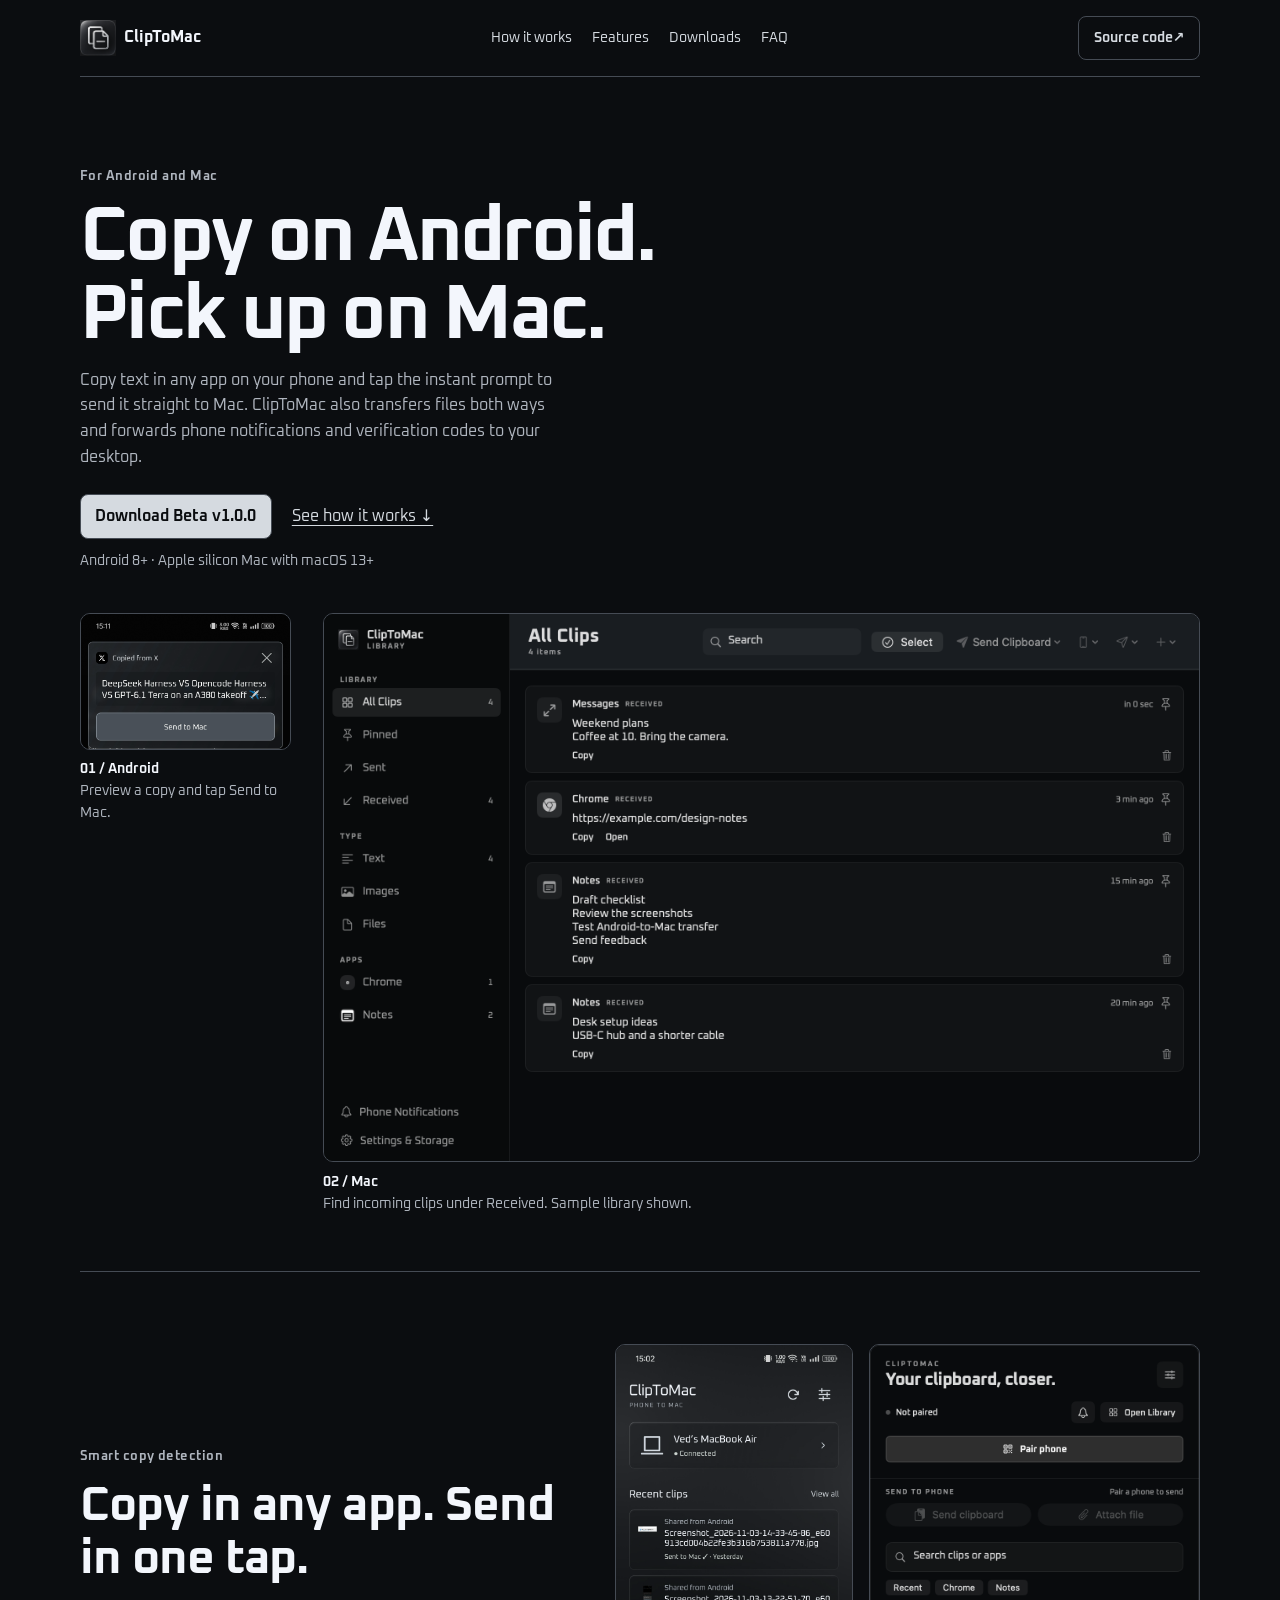
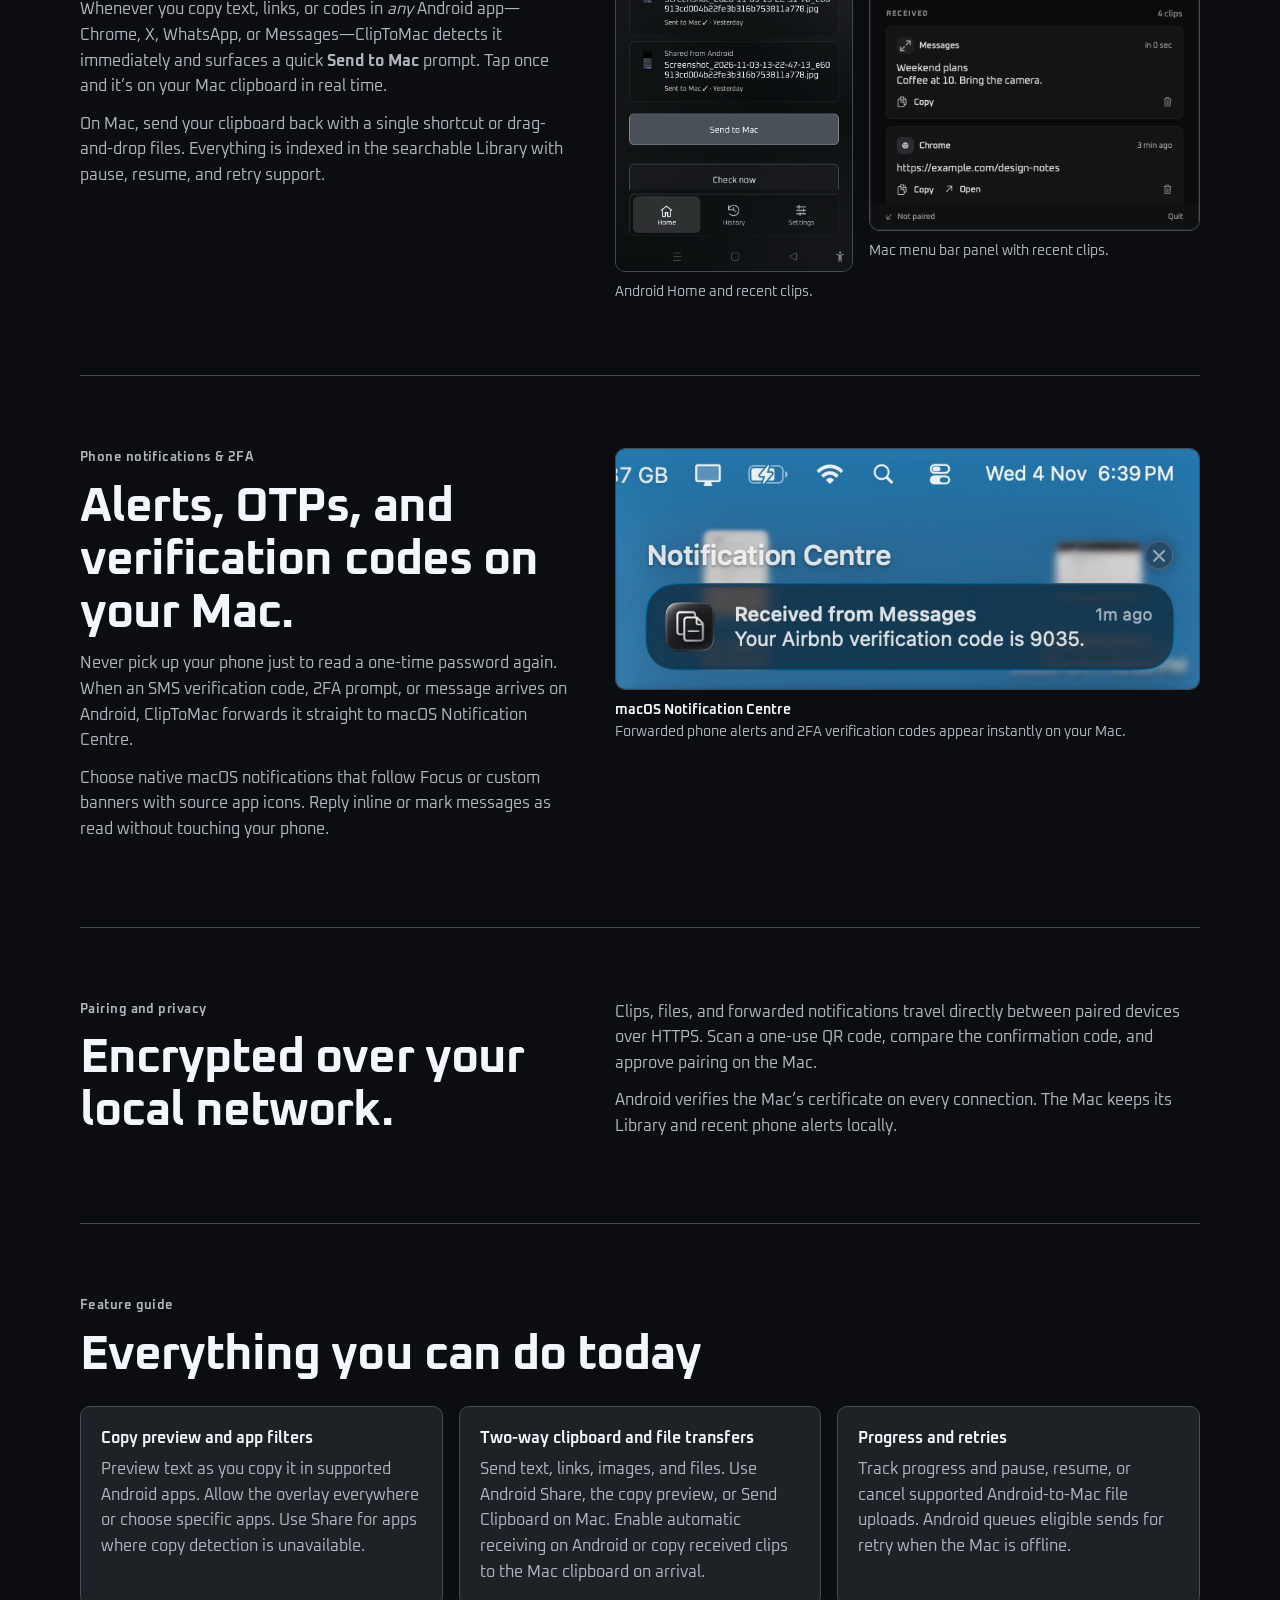
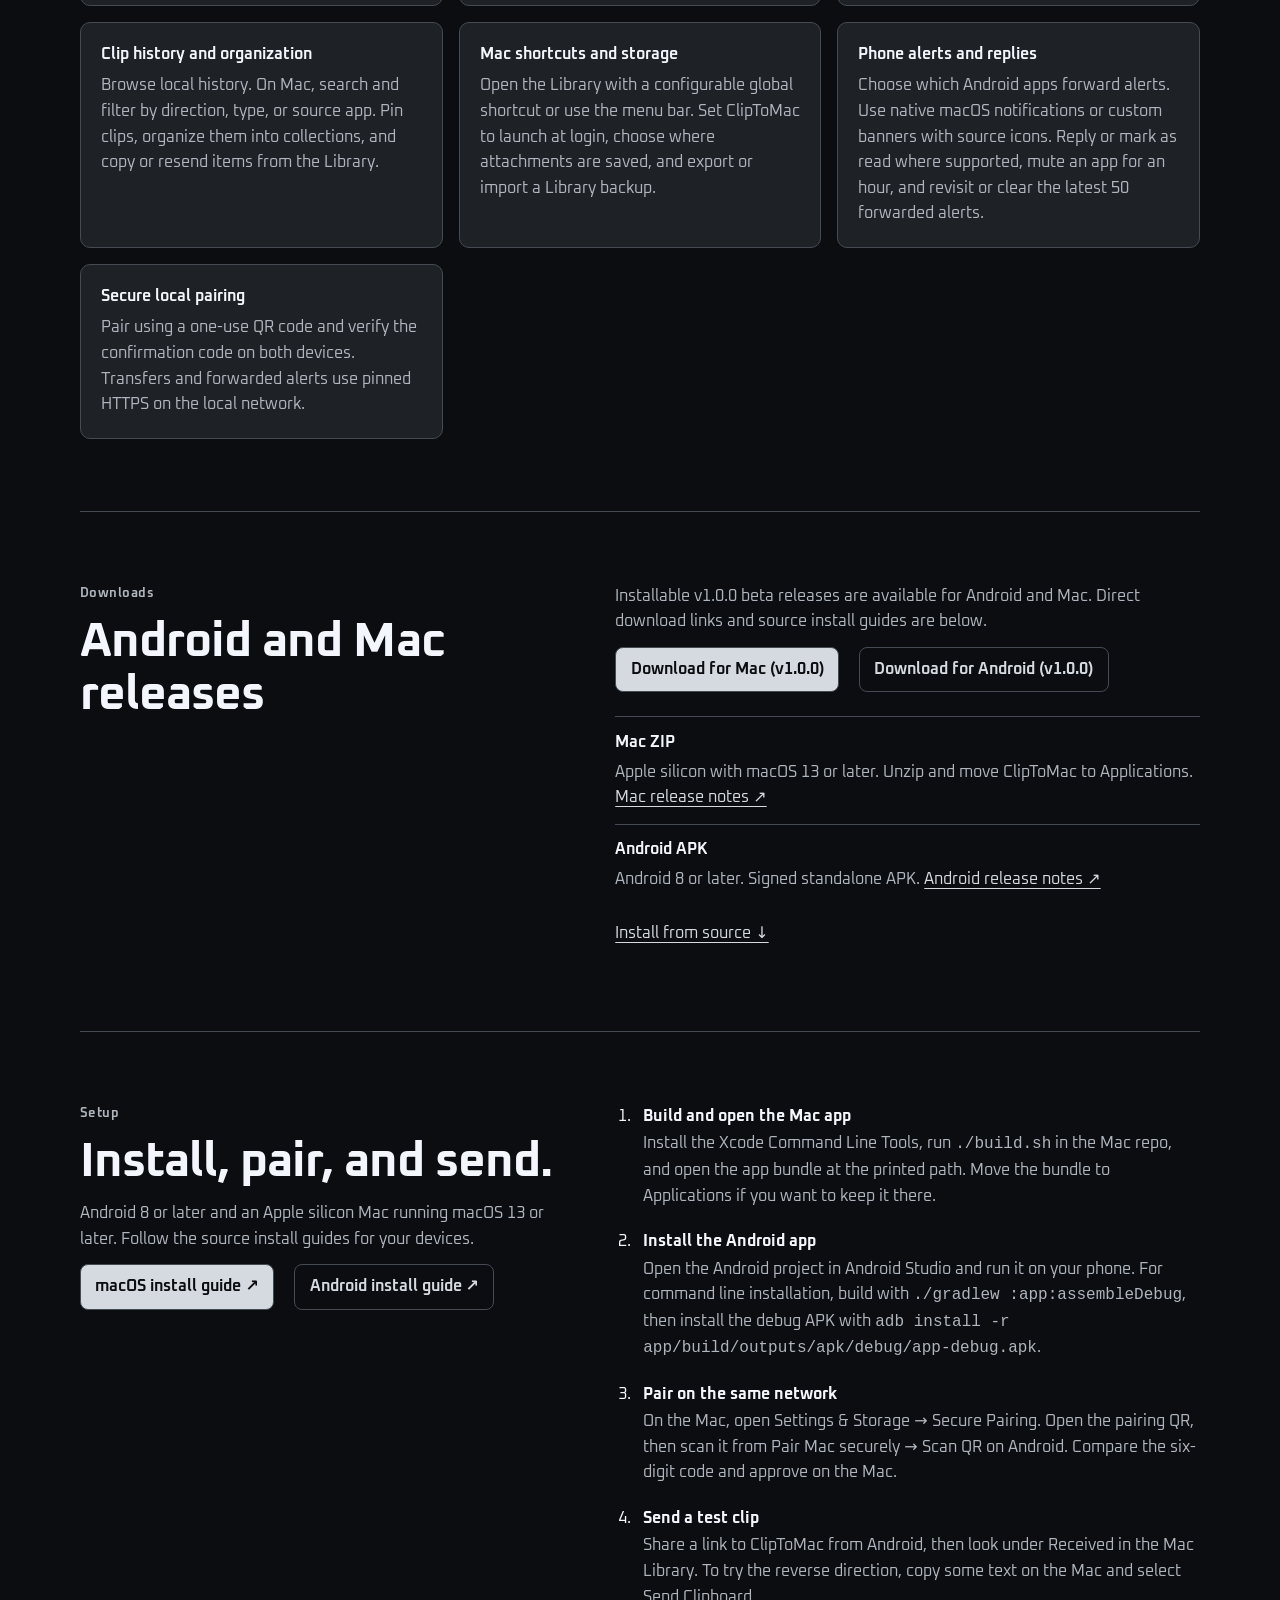
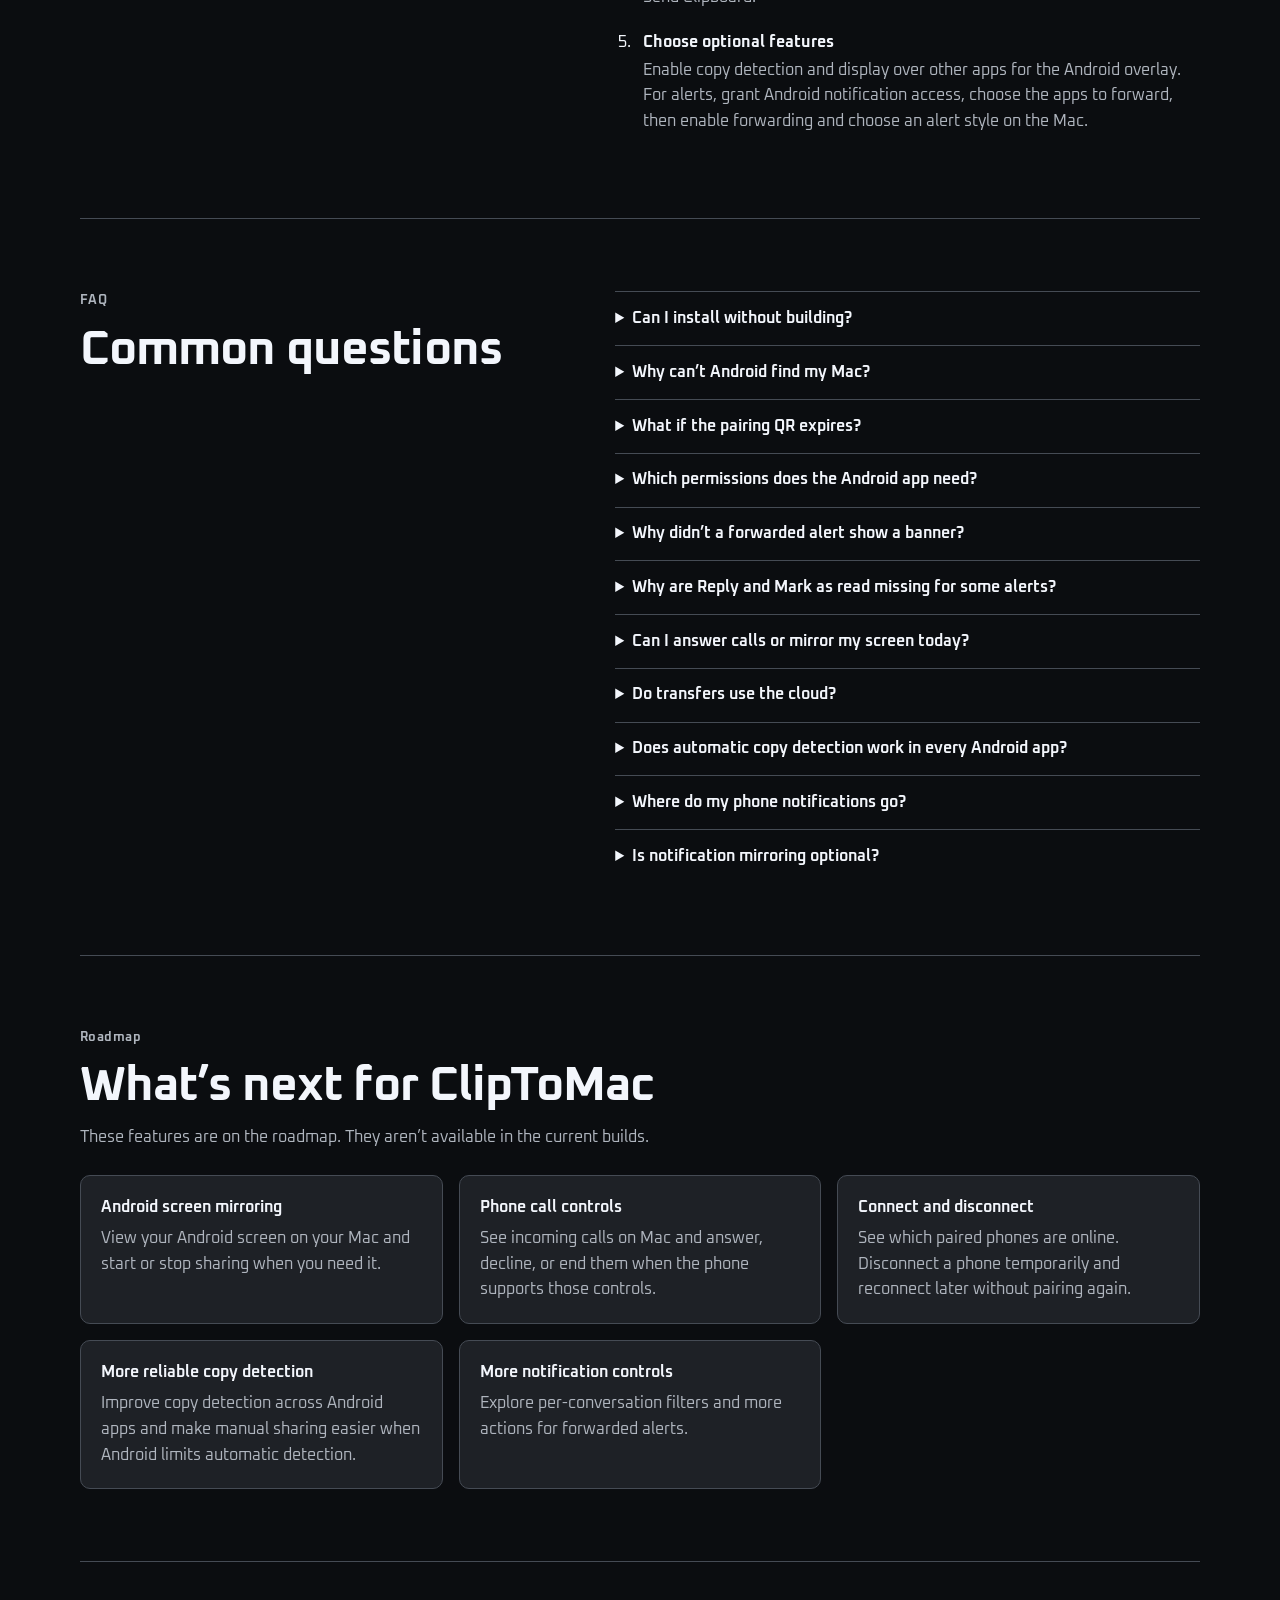
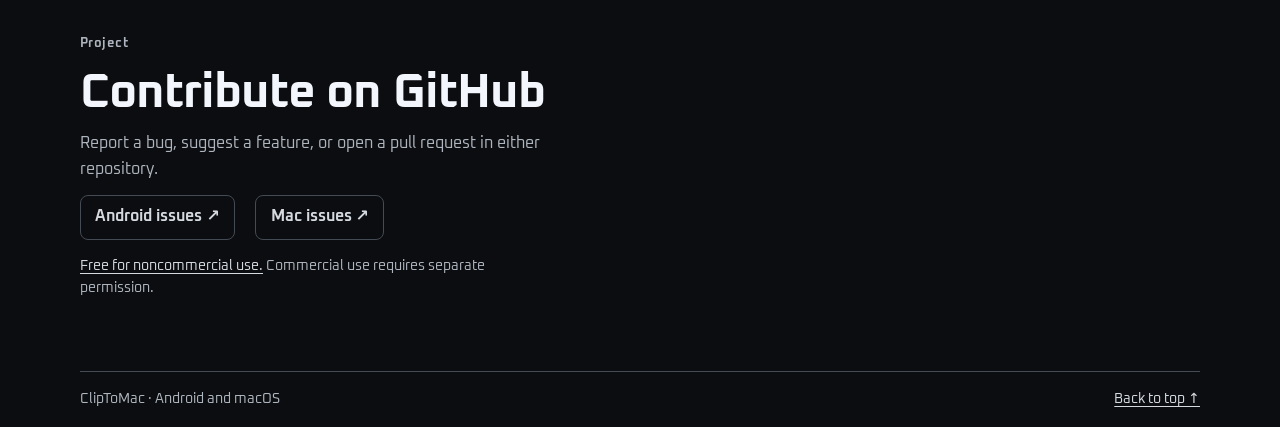
==== commit 5a31eb49: "Showcase copy-anywhere prompt and 2FA notification banner" ====
--- a/site/index.html
+++ b/site/index.html
@@ -21,7 +21,7 @@
       <div class="hero-copy">
         <p class="eyebrow">For Android and Mac</p>
         <h1 id="hero-title">Copy on Android.<br>Pick up on Mac.</h1>
-        <p>Preview what you copy on your phone, send it to your Mac, and find it again in the Library. ClipToMac also sends files both ways and forwards alerts from the Android apps you choose.</p>
+        <p>Copy text in any app on your phone and tap the instant prompt to send it straight to Mac. ClipToMac also transfers files both ways and forwards phone notifications and verification codes to your desktop.</p>
         <div class="hero-actions">
           <a class="button primary" href="#downloads">Download Beta v1.0.0</a>
           <a href="#features">See how it works ↓</a>
@@ -42,10 +42,10 @@
 
     <section id="features" class="section feature">
       <div>
-        <p class="eyebrow">Clipboard and files</p>
-        <h2>Send in either direction.</h2>
-        <p>On Android, send from the copy preview or the Share menu. On Mac, use Send Clipboard or choose a file. Search and pin clips in the Library so you can find them later.</p>
-        <p>Choose which Android apps can show the copy preview. For supported uploads to Mac, you can pause, resume, or cancel the transfer.</p>
+        <p class="eyebrow">Smart copy detection</p>
+        <h2>Copy in any app. Send in one tap.</h2>
+        <p>Whenever you copy text, links, or codes in <em>any</em> Android app—Chrome, X, WhatsApp, or Messages—ClipToMac detects it immediately and surfaces a quick <strong>Send to Mac</strong> prompt. Tap once and it’s on your Mac clipboard in real time.</p>
+        <p>On Mac, send your clipboard back with a single shortcut or drag-and-drop files. Everything is indexed in the searchable Library with pause, resume, and retry support.</p>
       </div>
       <div class="feature-captures">
         <figure class="product-shot">
@@ -60,10 +60,17 @@
     </section>
 
     <section id="notifications" class="section split">
-      <div><p class="eyebrow">Phone notifications</p><h2>Choose which alerts reach your Mac.</h2></div>
       <div>
-        <p>Pick the Android apps you want to hear from. Choose native macOS notifications that follow Focus or custom banners with source app icons and inline controls.</p>
-        <p>Reply or mark a message as read when the Android notification supports it. Mute an app for an hour or find the latest 50 alerts in the Mac Library.</p>
+        <p class="eyebrow">Phone notifications &amp; 2FA</p>
+        <h2>Alerts, OTPs, and verification codes on your Mac.</h2>
+        <p>Never pick up your phone just to read a one-time password again. When an SMS verification code, 2FA prompt, or message arrives on Android, ClipToMac forwards it straight to macOS Notification Centre.</p>
+        <p>Choose native macOS notifications that follow Focus or custom banners with source app icons. Reply inline or mark messages as read without touching your phone.</p>
+      </div>
+      <div>
+        <figure class="product-shot">
+          <img src="assets/mac-notification-banner.png" width="758" height="312" loading="lazy" alt="macOS Notification Centre alert showing an incoming verification code from Messages">
+          <figcaption><span>macOS Notification Centre</span> Forwarded phone alerts and 2FA verification codes appear instantly on your Mac.</figcaption>
+        </figure>
       </div>
     </section>
 
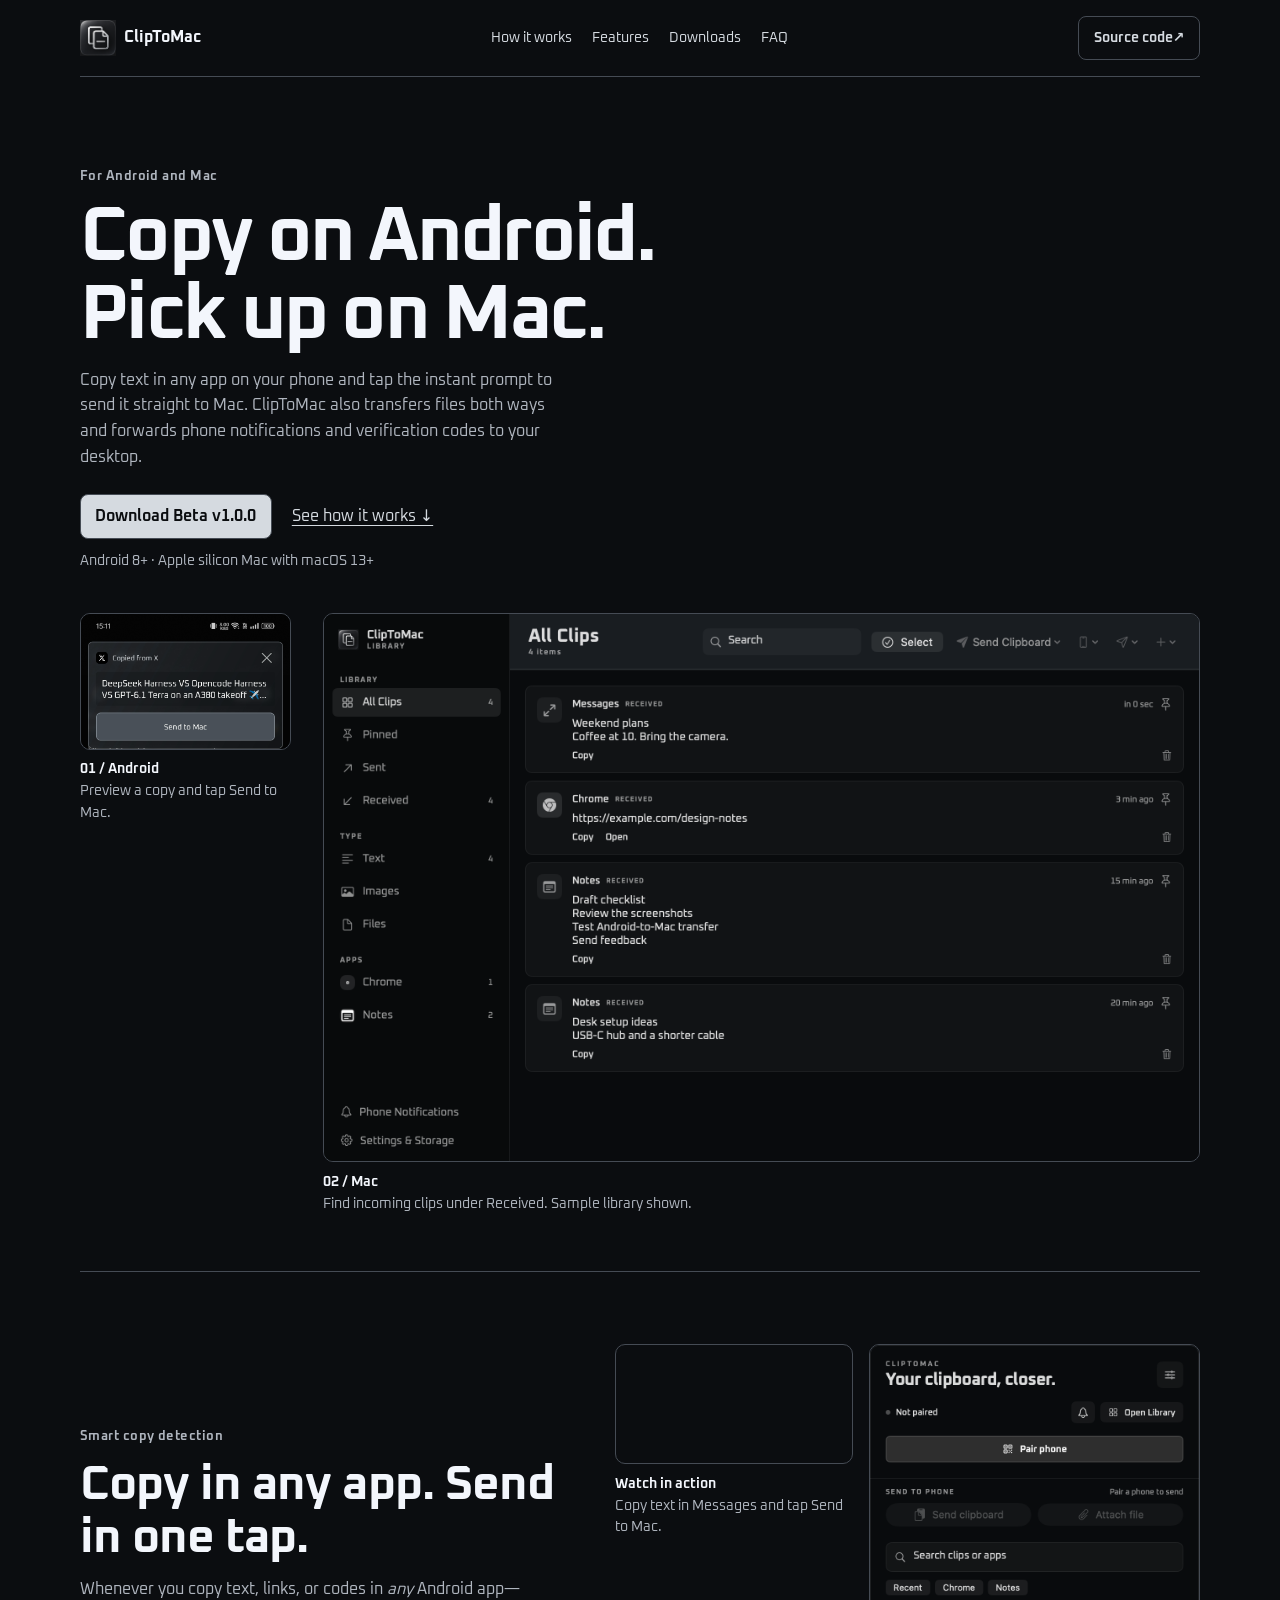
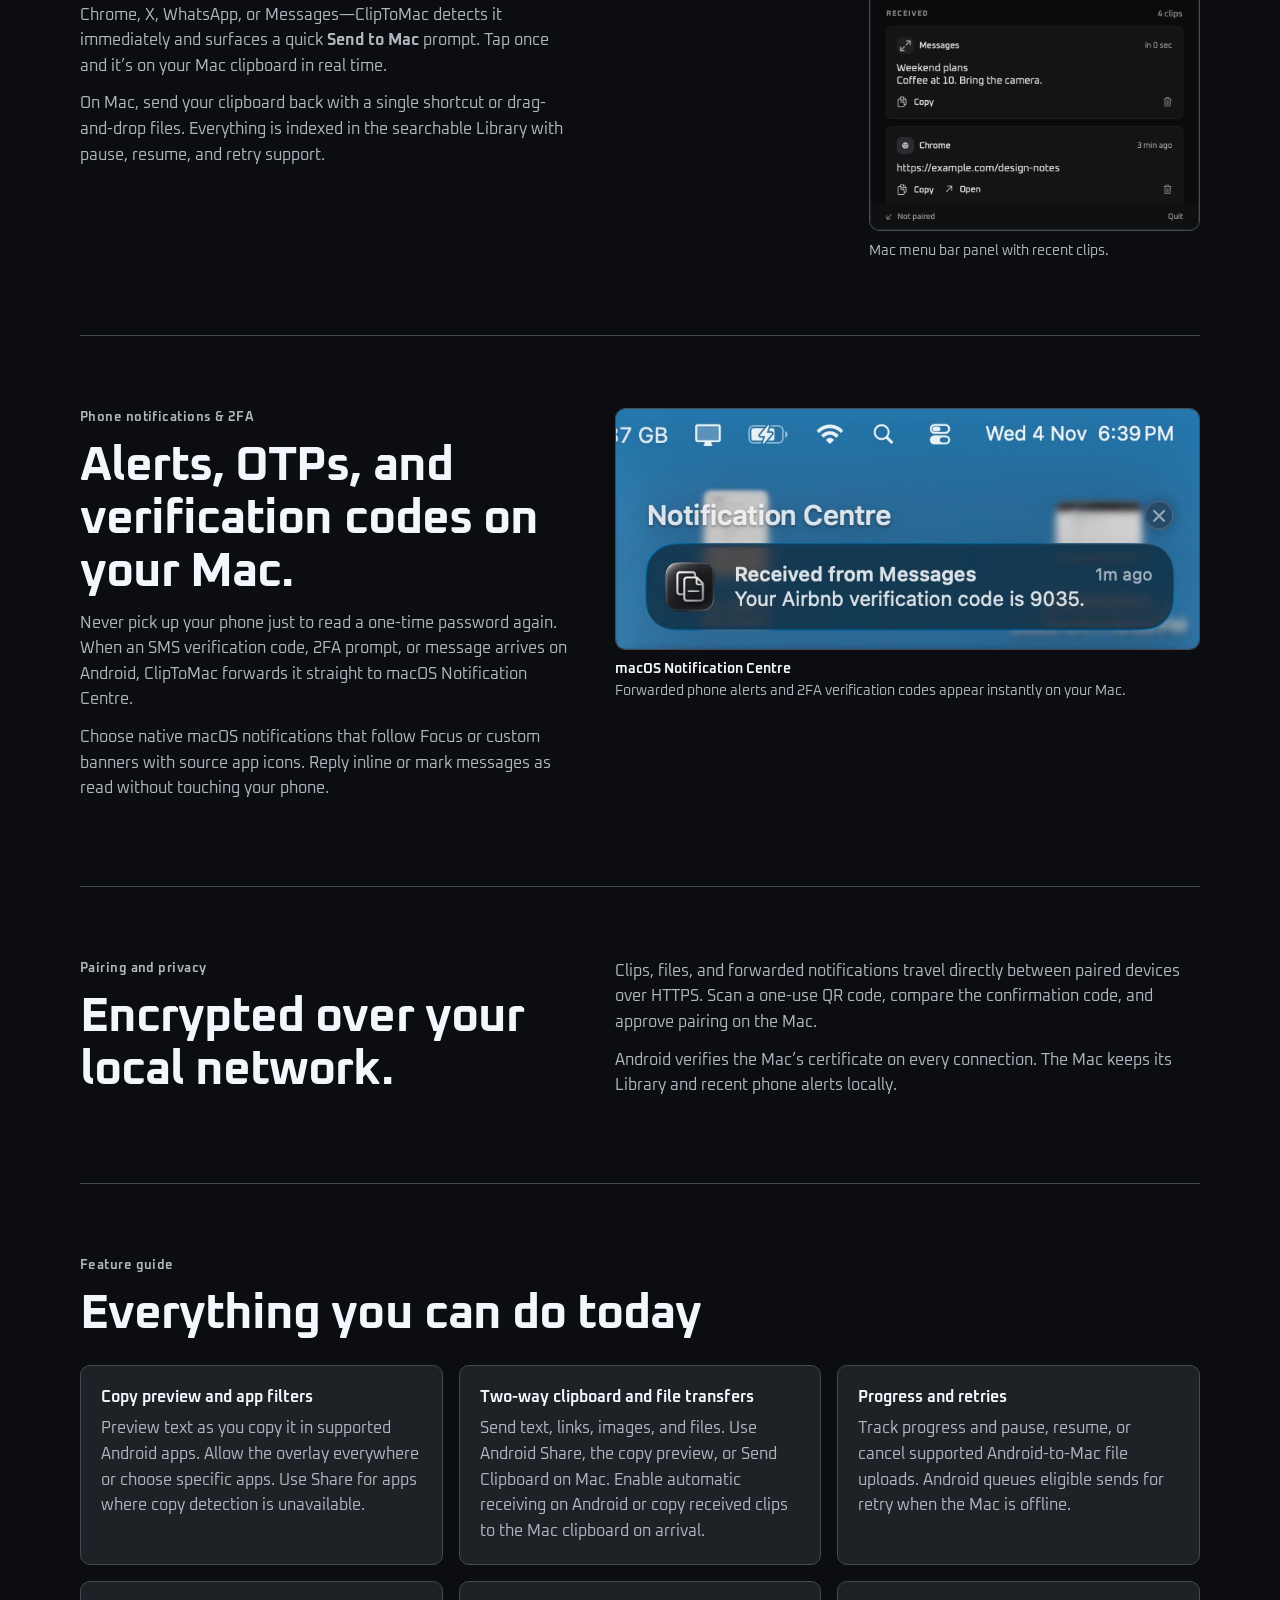
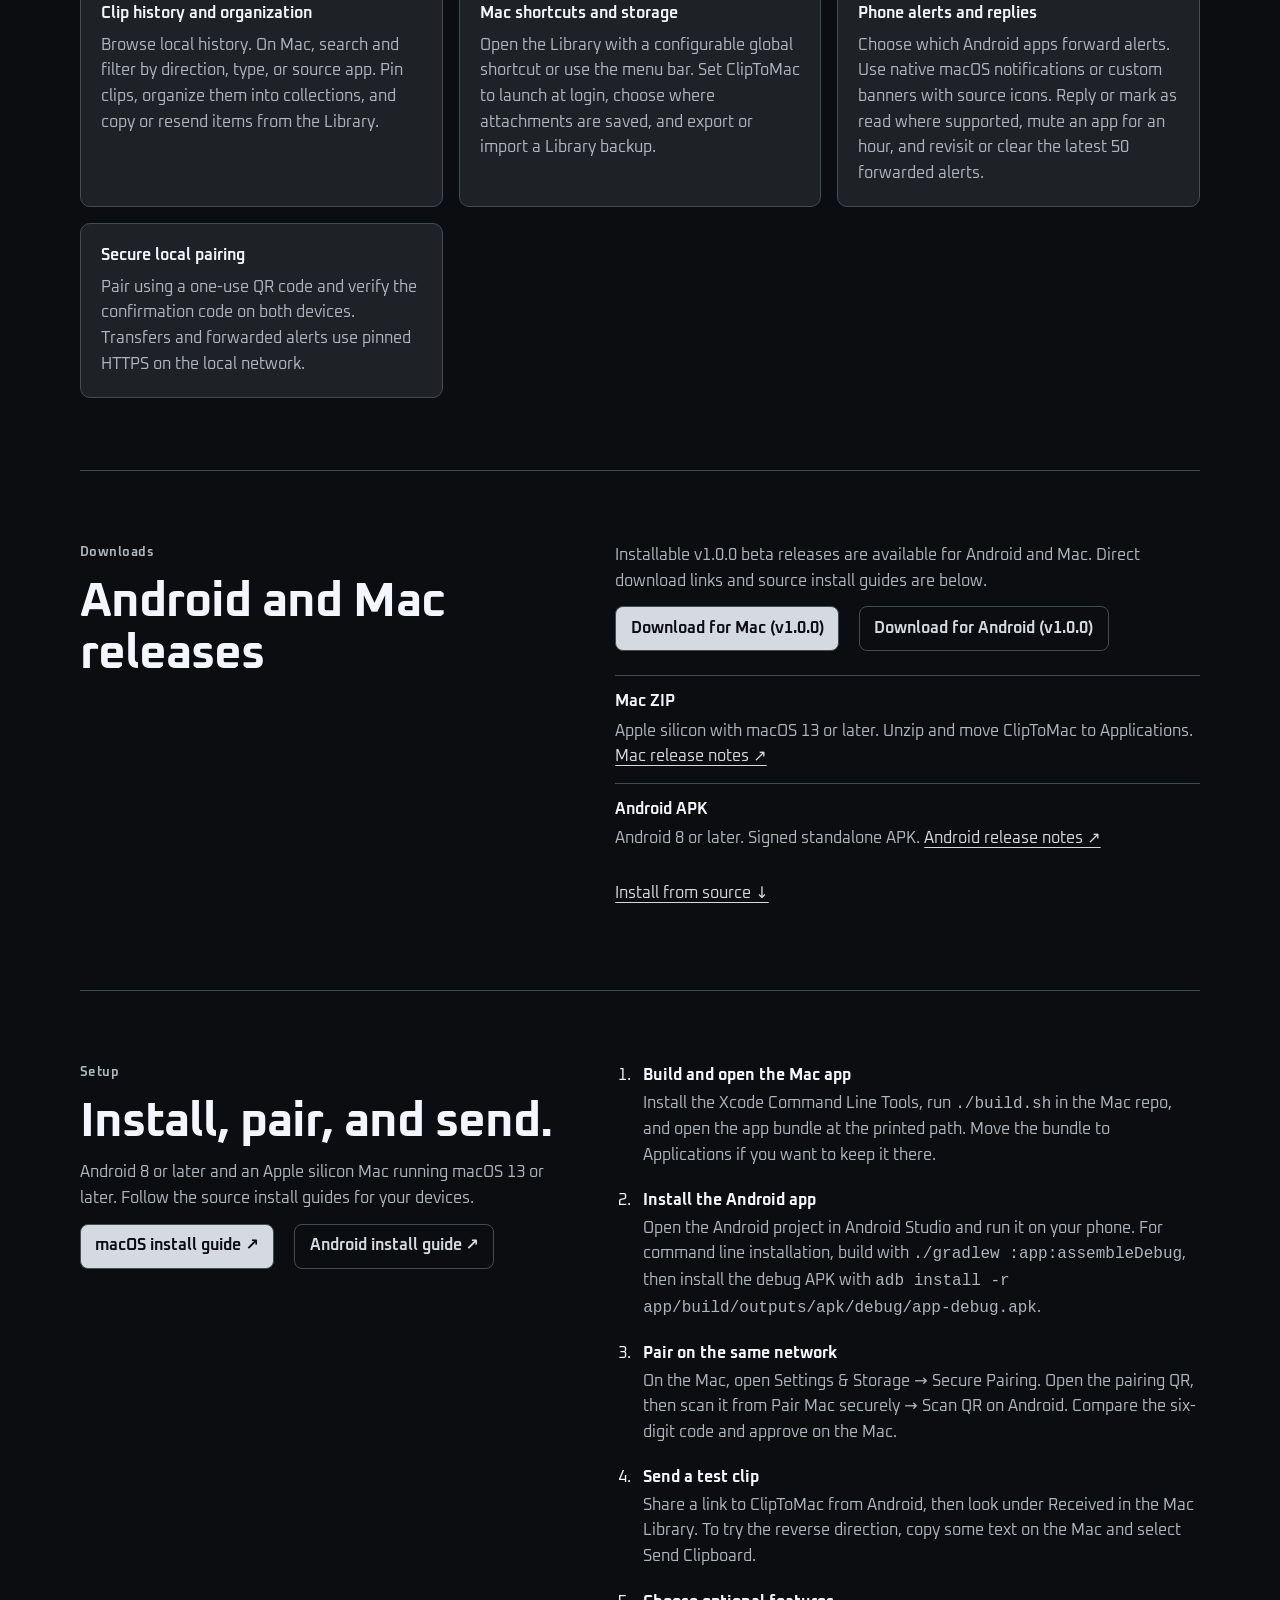
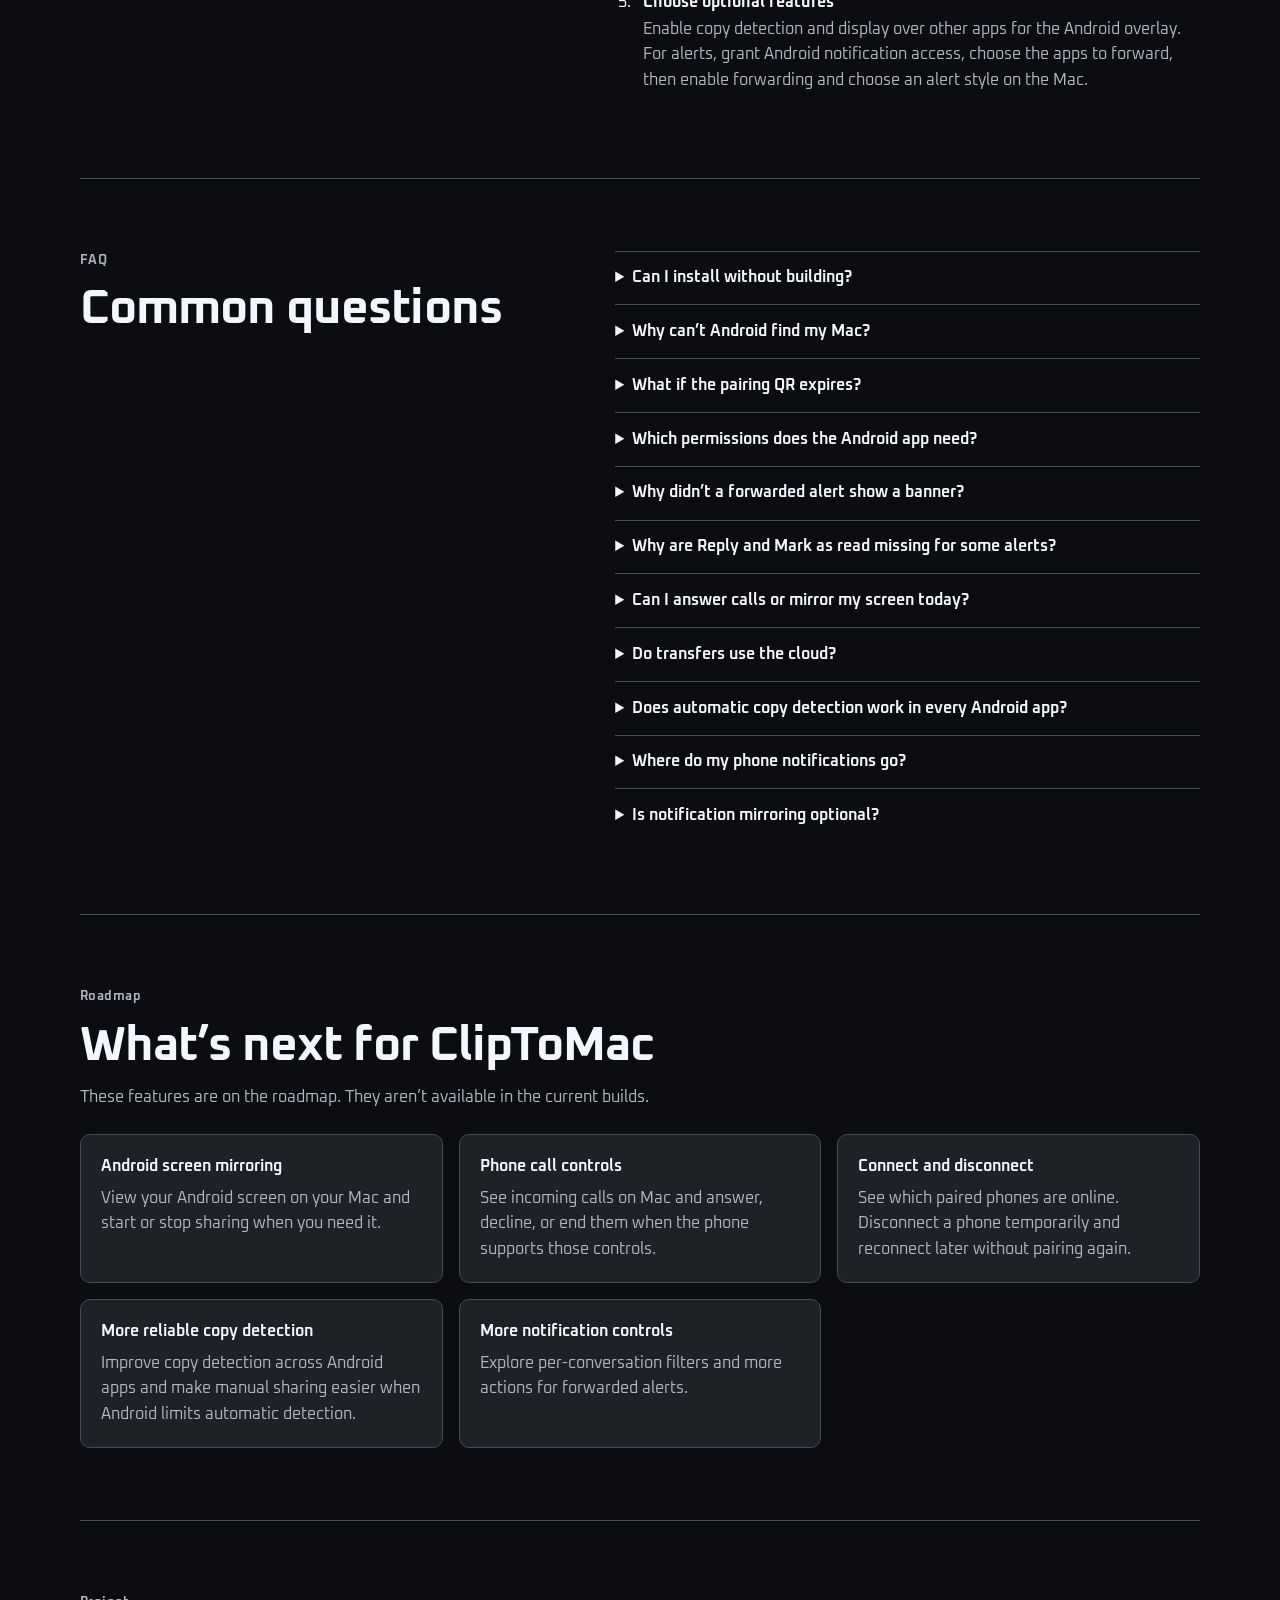
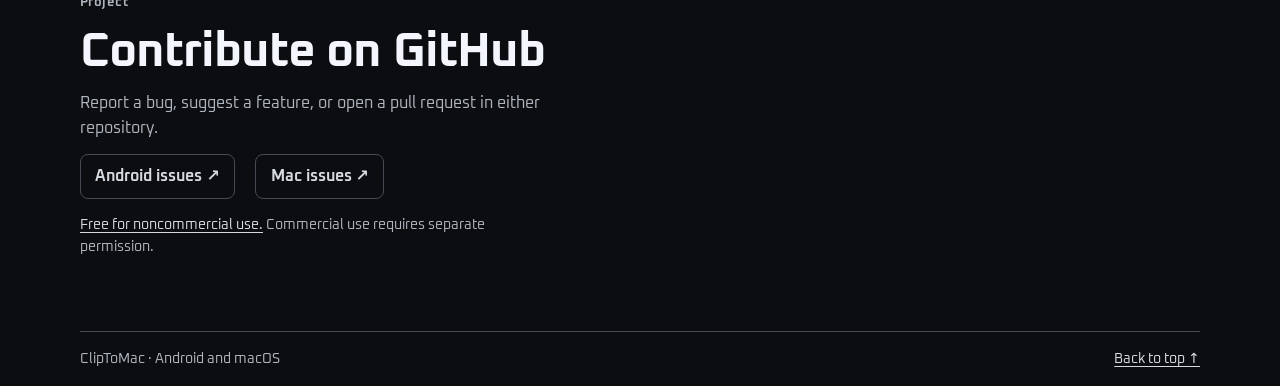
==== commit c906e59d: "Embed live demo video in features section" ====
--- a/site/index.html
+++ b/site/index.html
@@ -49,8 +49,10 @@
       </div>
       <div class="feature-captures">
         <figure class="product-shot">
-          <img src="assets/android-home.png" width="720" height="1604" loading="lazy" alt="Android Home showing the connected Mac, recent clips, and Send to Mac in Oxanium">
-          <figcaption>Android Home and recent clips.</figcaption>
+          <video autoplay loop muted playsinline width="576" height="1280">
+            <source src="assets/demo.mp4" type="video/mp4">
+          </video>
+          <figcaption><span>Watch in action</span> Copy text in Messages and tap Send to Mac.</figcaption>
         </figure>
         <figure class="product-shot">
           <img src="assets/mac-menu.png" width="840" height="1240" loading="lazy" alt="ClipToMac menu bar panel with sample clips, search, and Open Library">
--- a/site/style.css
+++ b/site/style.css
@@ -79,7 +79,7 @@
 }
 
 .product-shot { margin: 0; }
-.product-shot img { display: block; width: 100%; height: auto; border: 1px solid var(--line); border-radius: 10px; }
+.product-shot img, .product-shot video { display: block; width: 100%; height: auto; border: 1px solid var(--line); border-radius: 10px; }
 figcaption { margin-top: .6rem; font-size: .85rem; }
 figcaption span { display: block; color: var(--ink); font-weight: 650; }
 
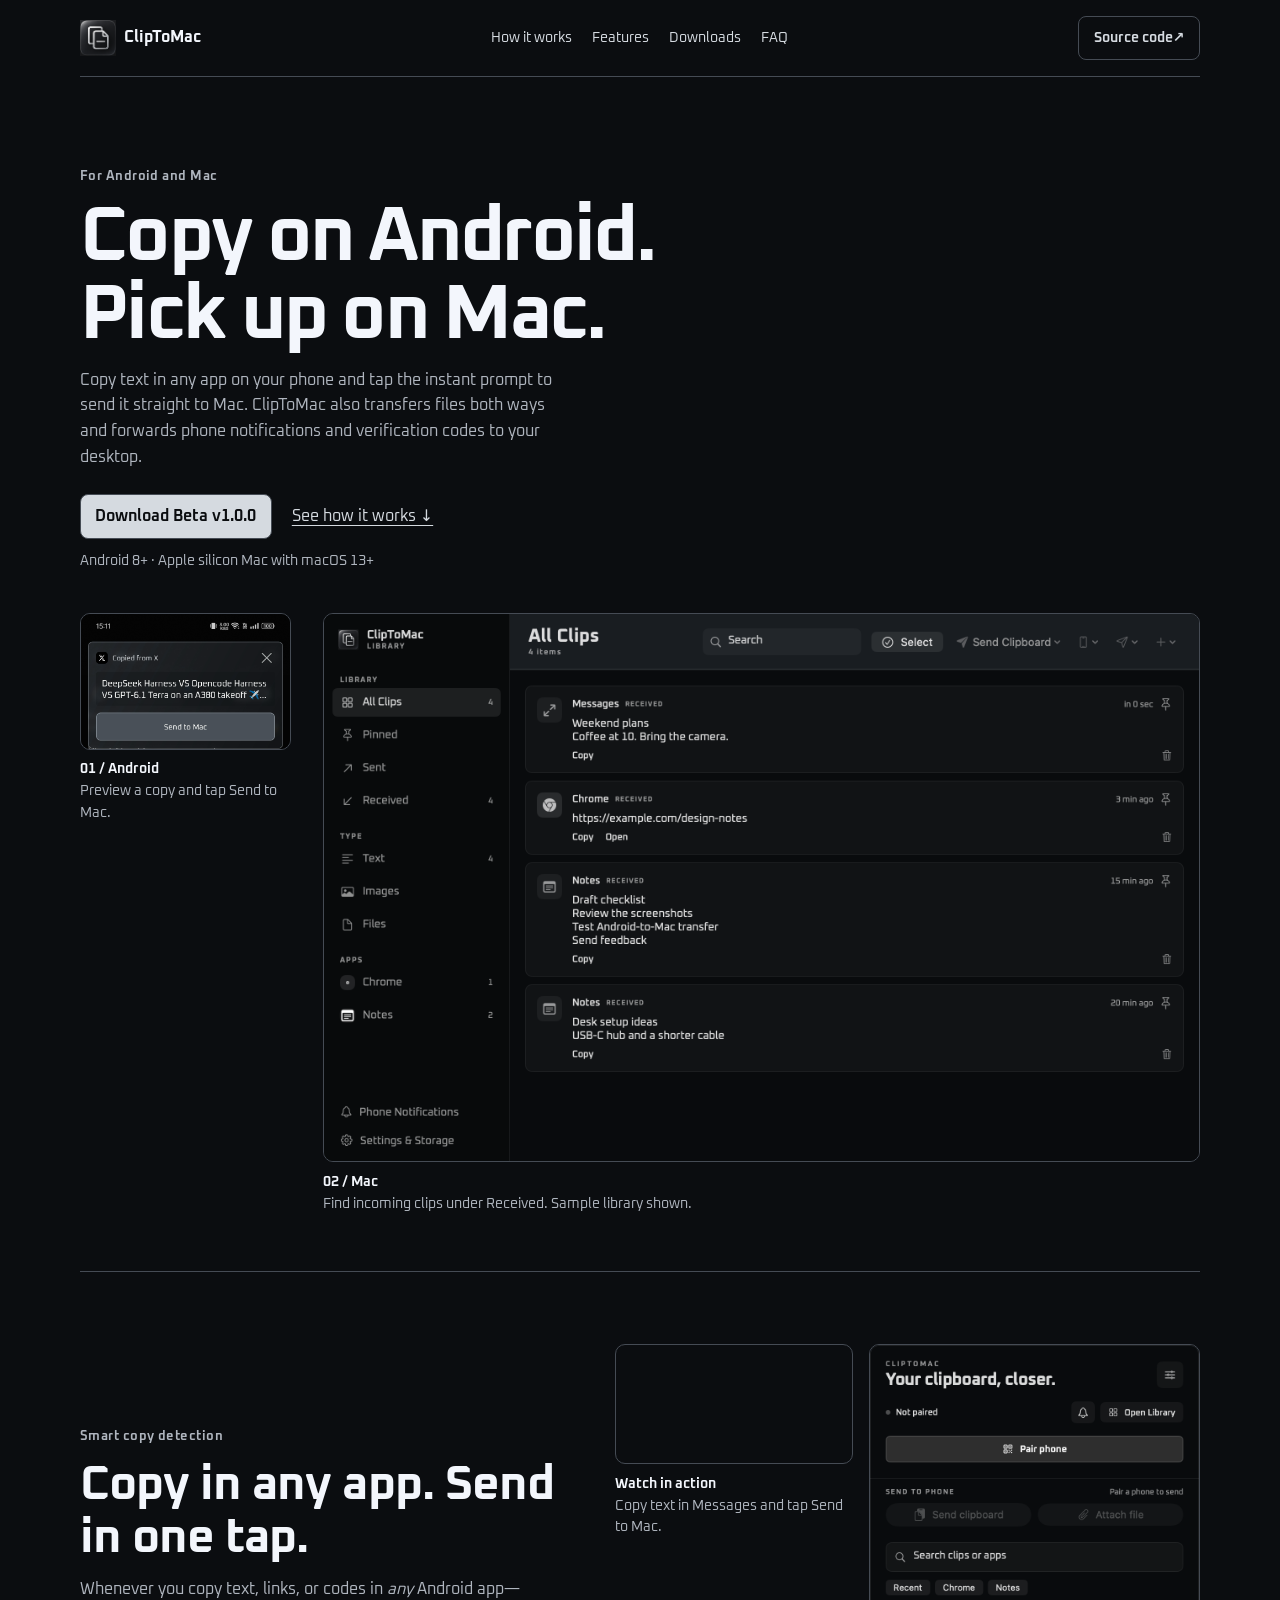
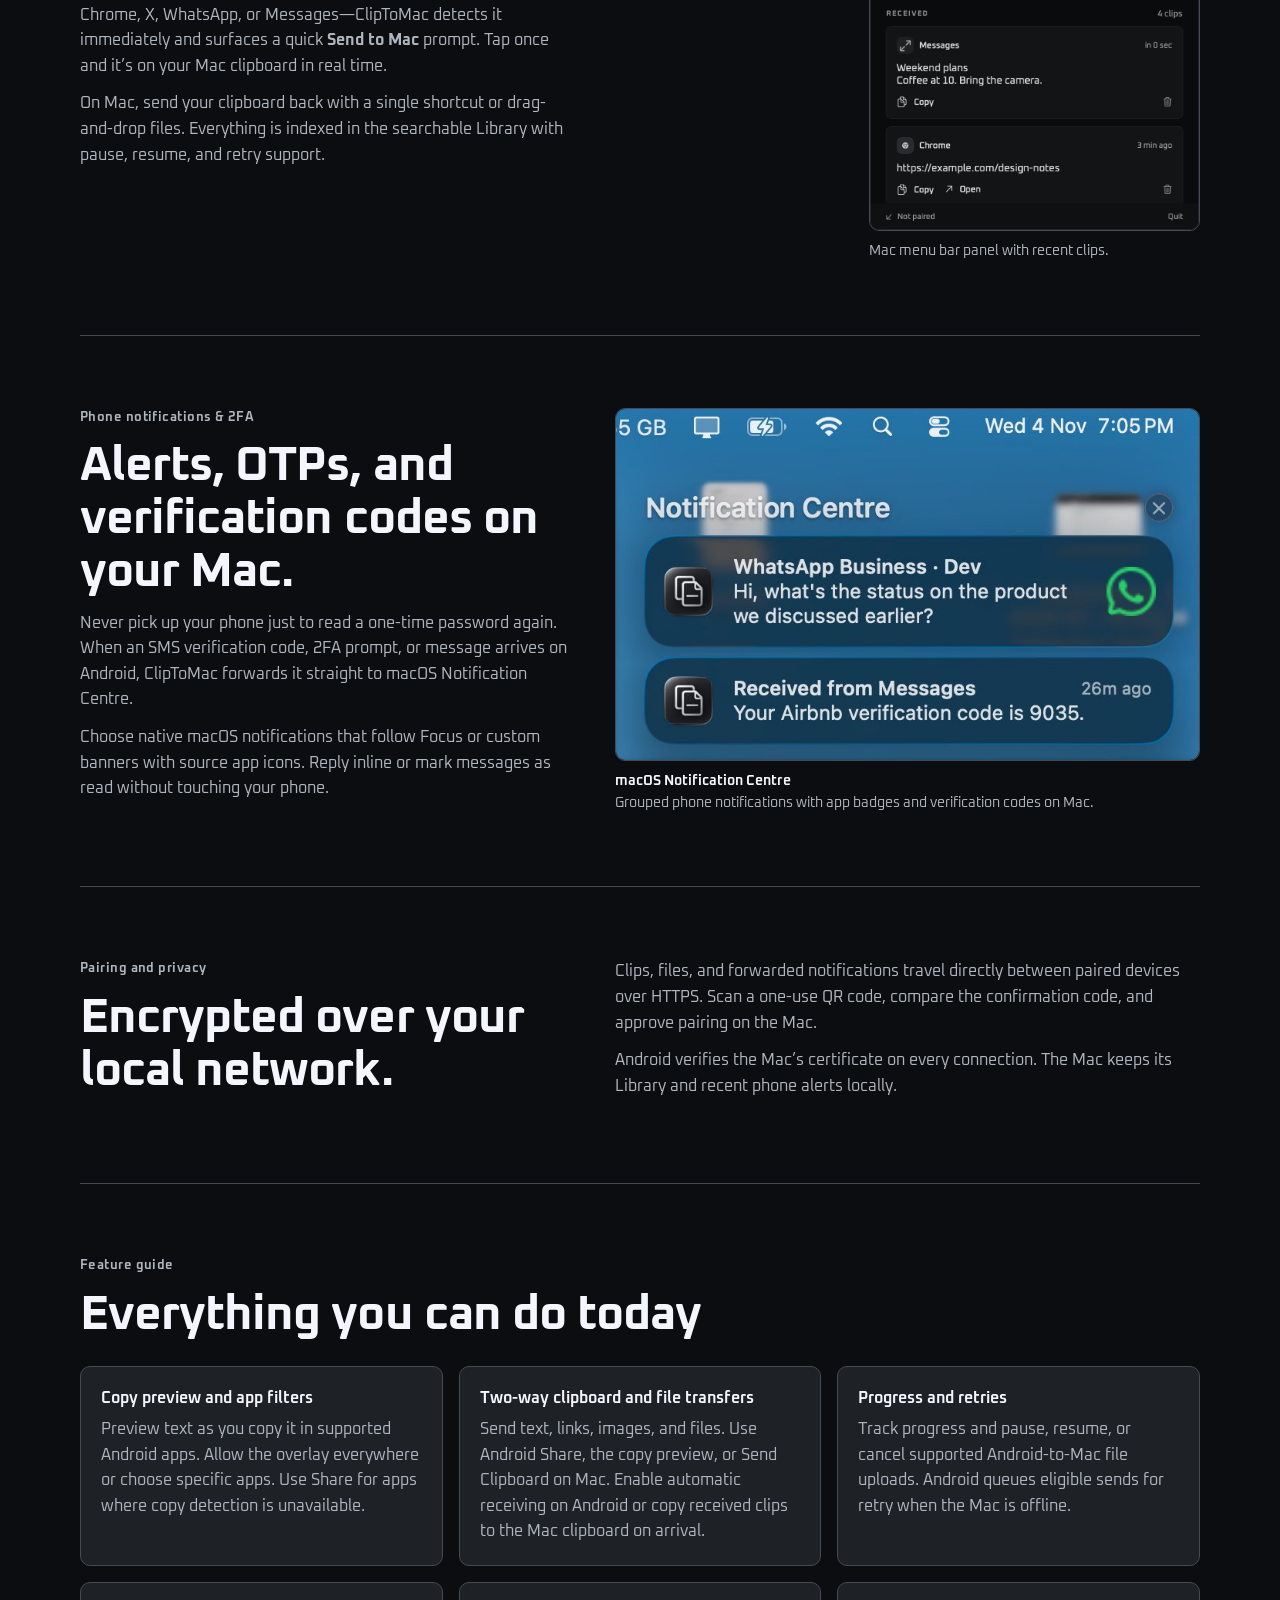
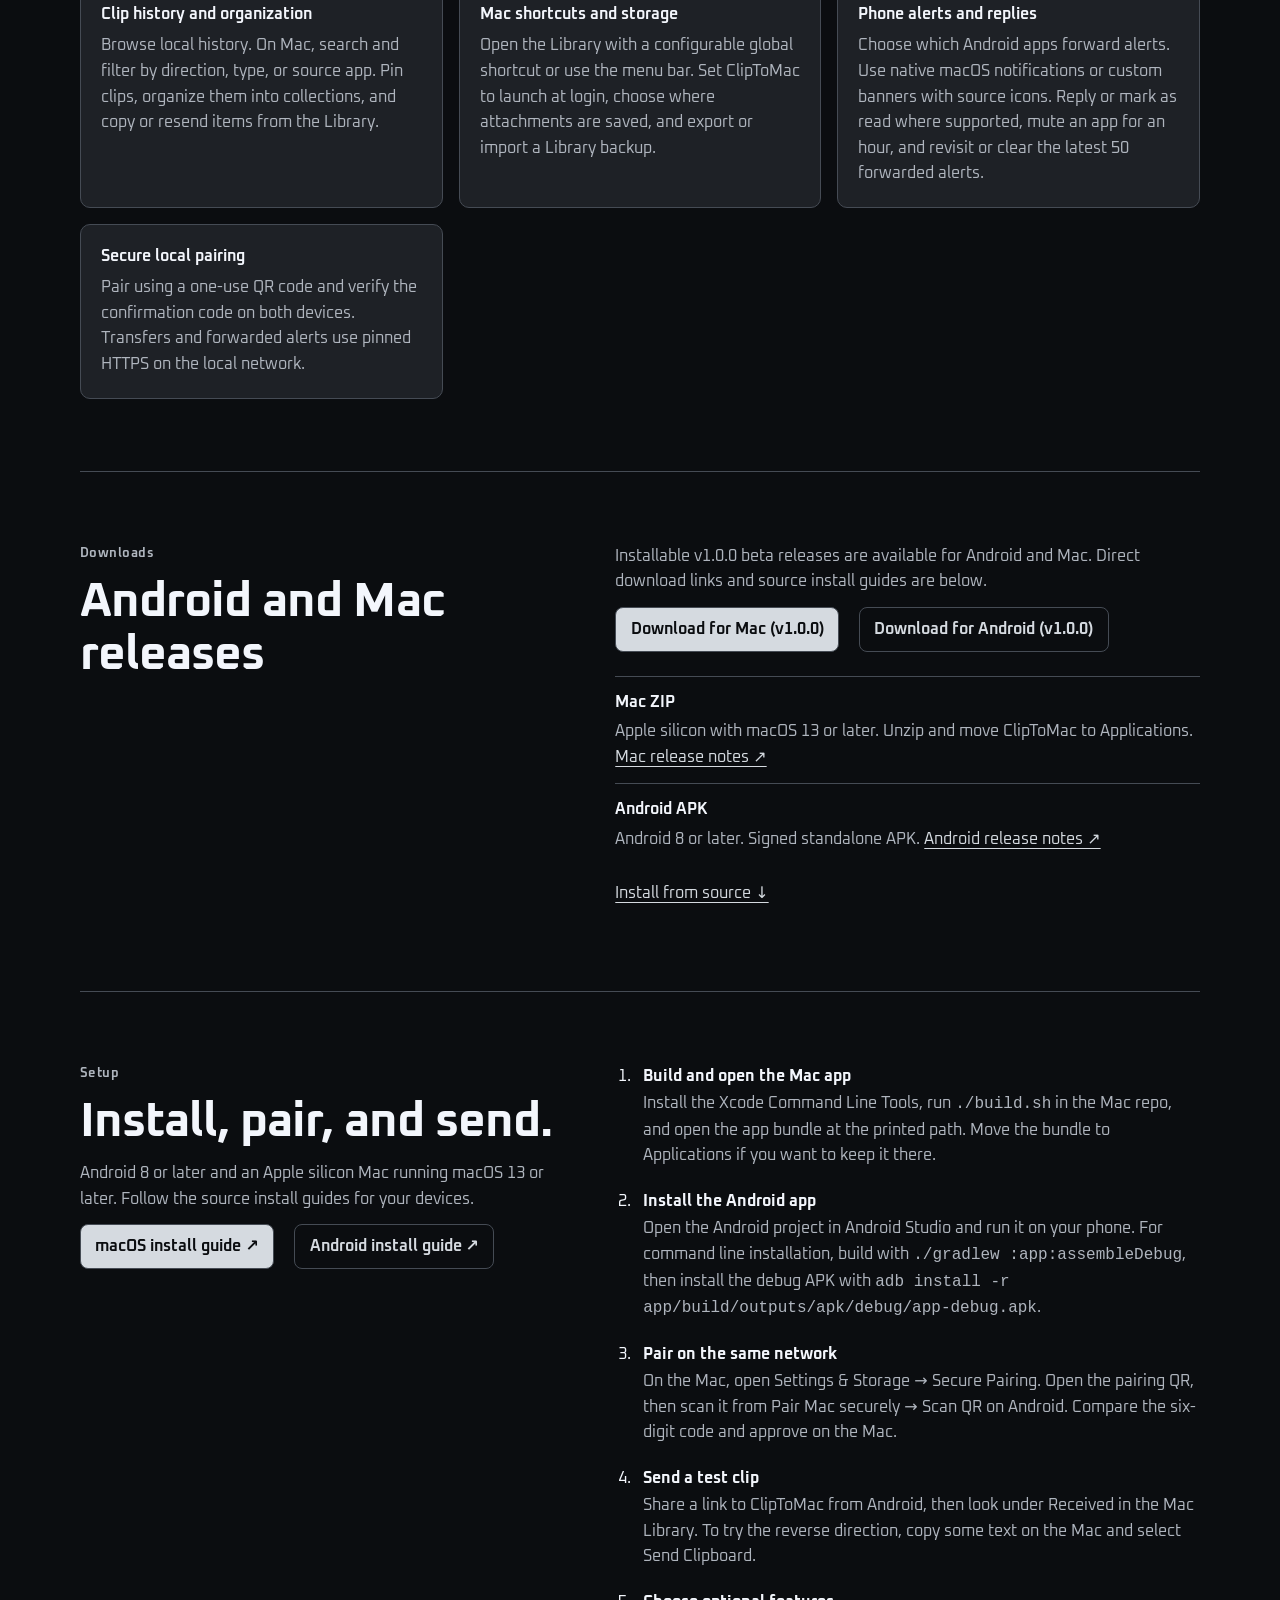
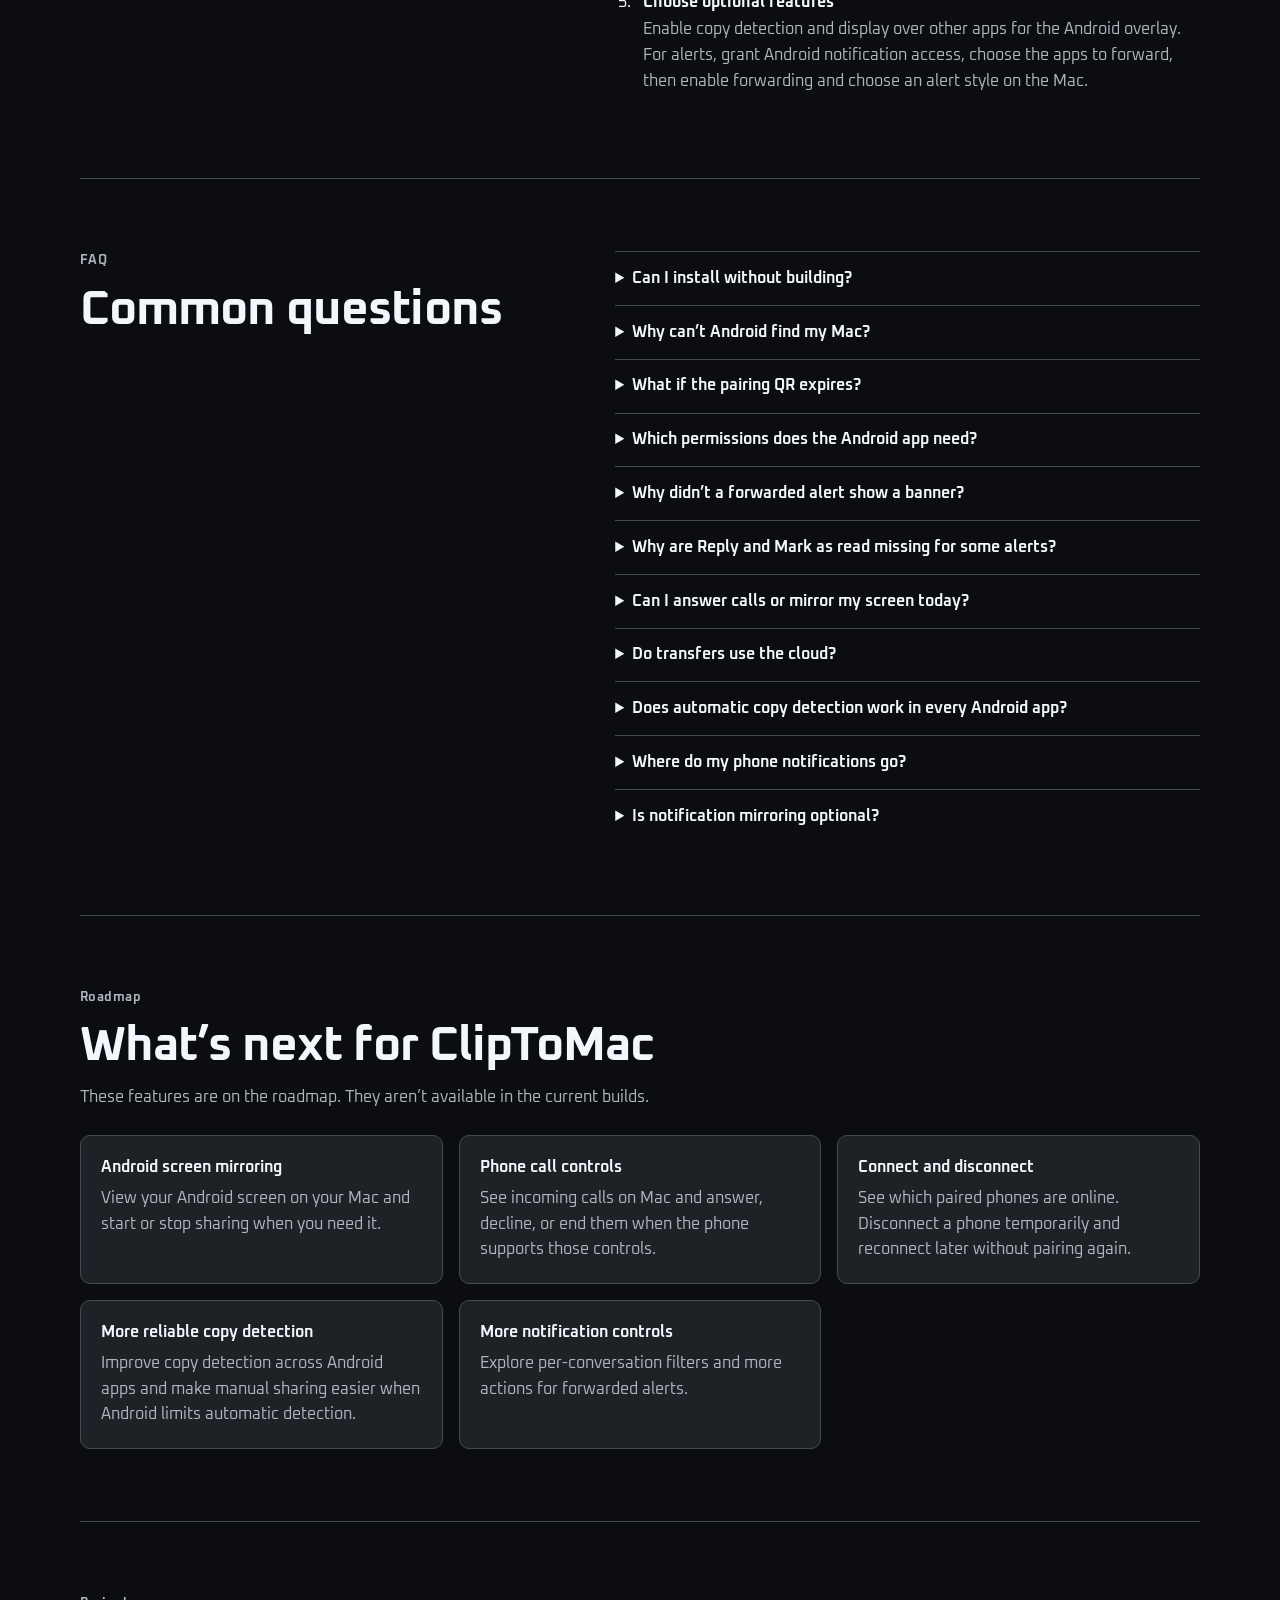
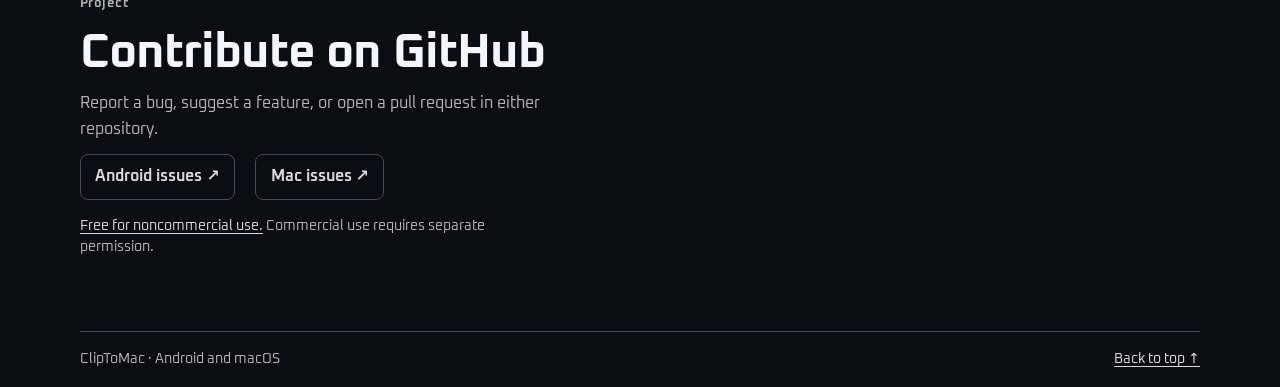
==== commit f42ee51a: "Update notification screenshot with WhatsApp Business and Messages" ====
--- a/site/index.html
+++ b/site/index.html
@@ -70,8 +70,8 @@
       </div>
       <div>
         <figure class="product-shot">
-          <img src="assets/mac-notification-banner.png" width="758" height="312" loading="lazy" alt="macOS Notification Centre alert showing an incoming verification code from Messages">
-          <figcaption><span>macOS Notification Centre</span> Forwarded phone alerts and 2FA verification codes appear instantly on your Mac.</figcaption>
+          <img src="assets/mac-notification-banner.png" width="756" height="456" loading="lazy" alt="macOS Notification Centre showing forwarded WhatsApp Business and Messages alerts">
+          <figcaption><span>macOS Notification Centre</span> Grouped phone notifications with app badges and verification codes on Mac.</figcaption>
         </figure>
       </div>
     </section>
